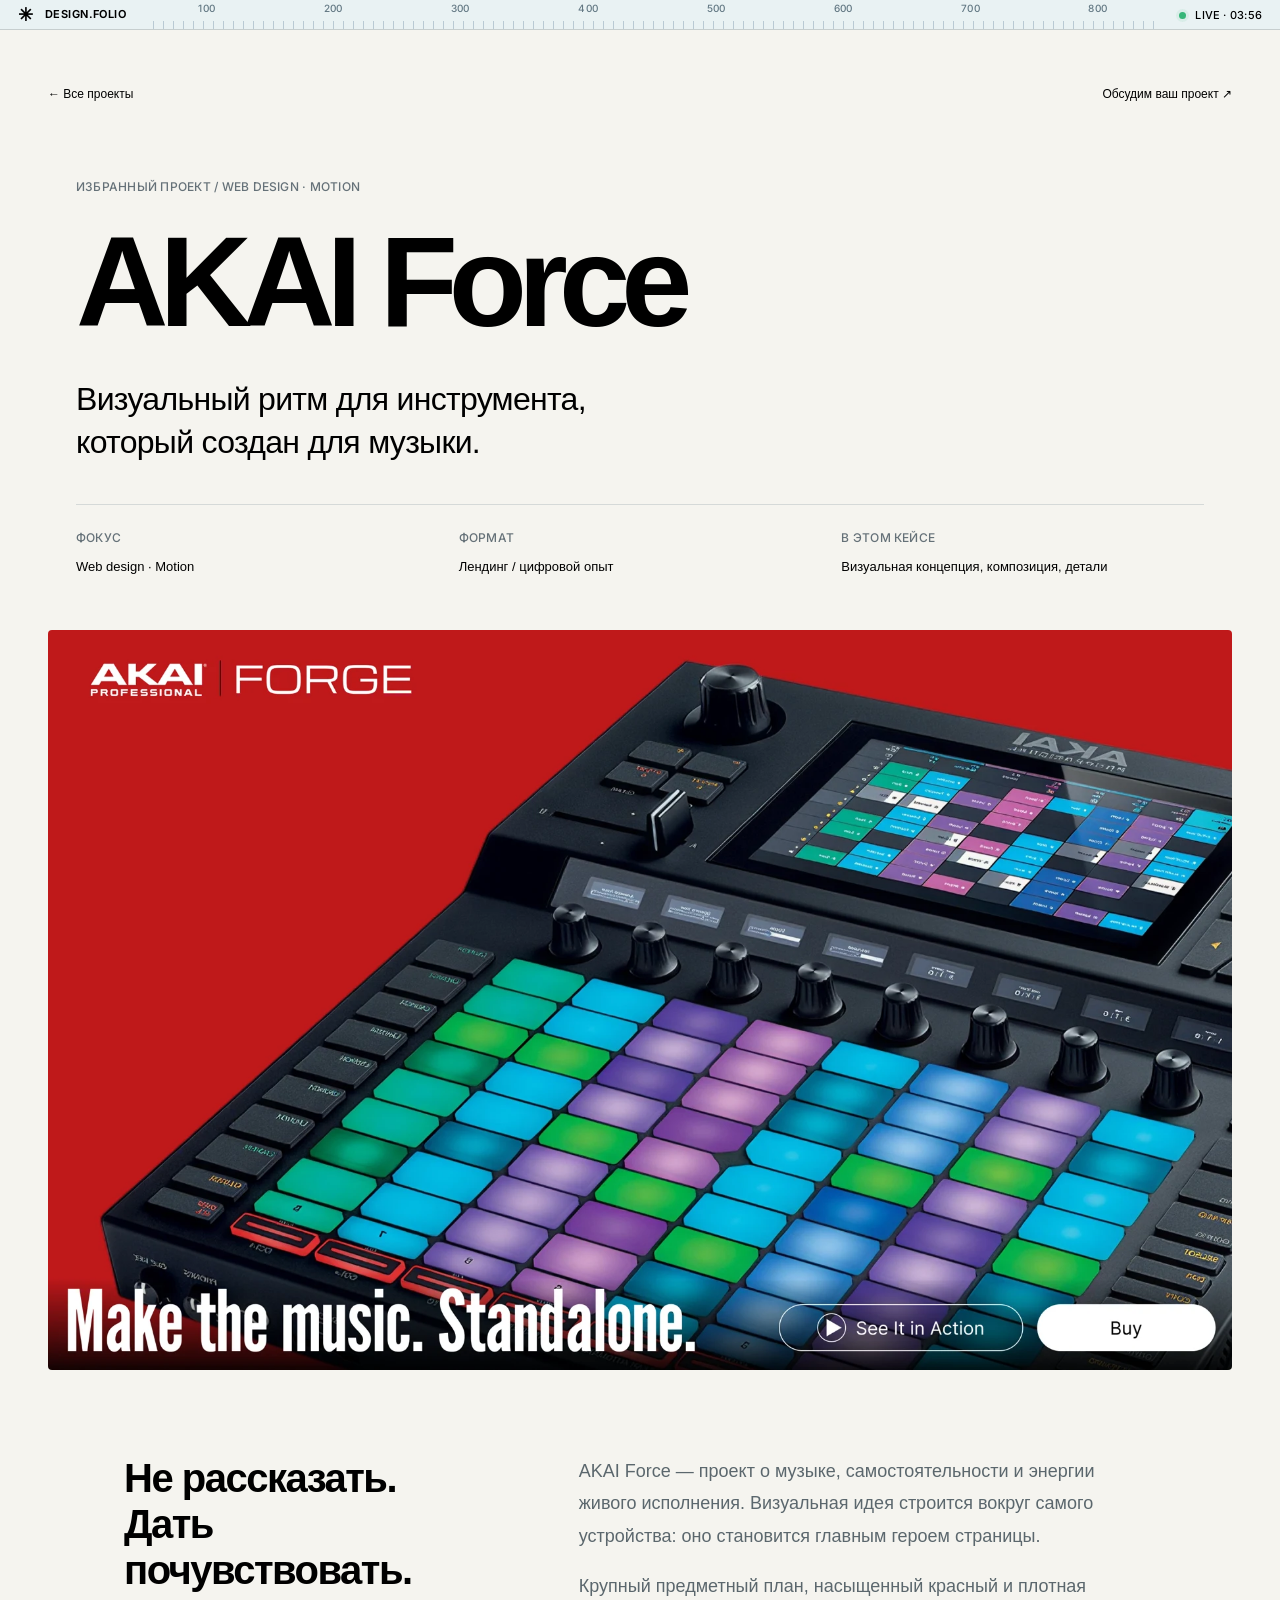
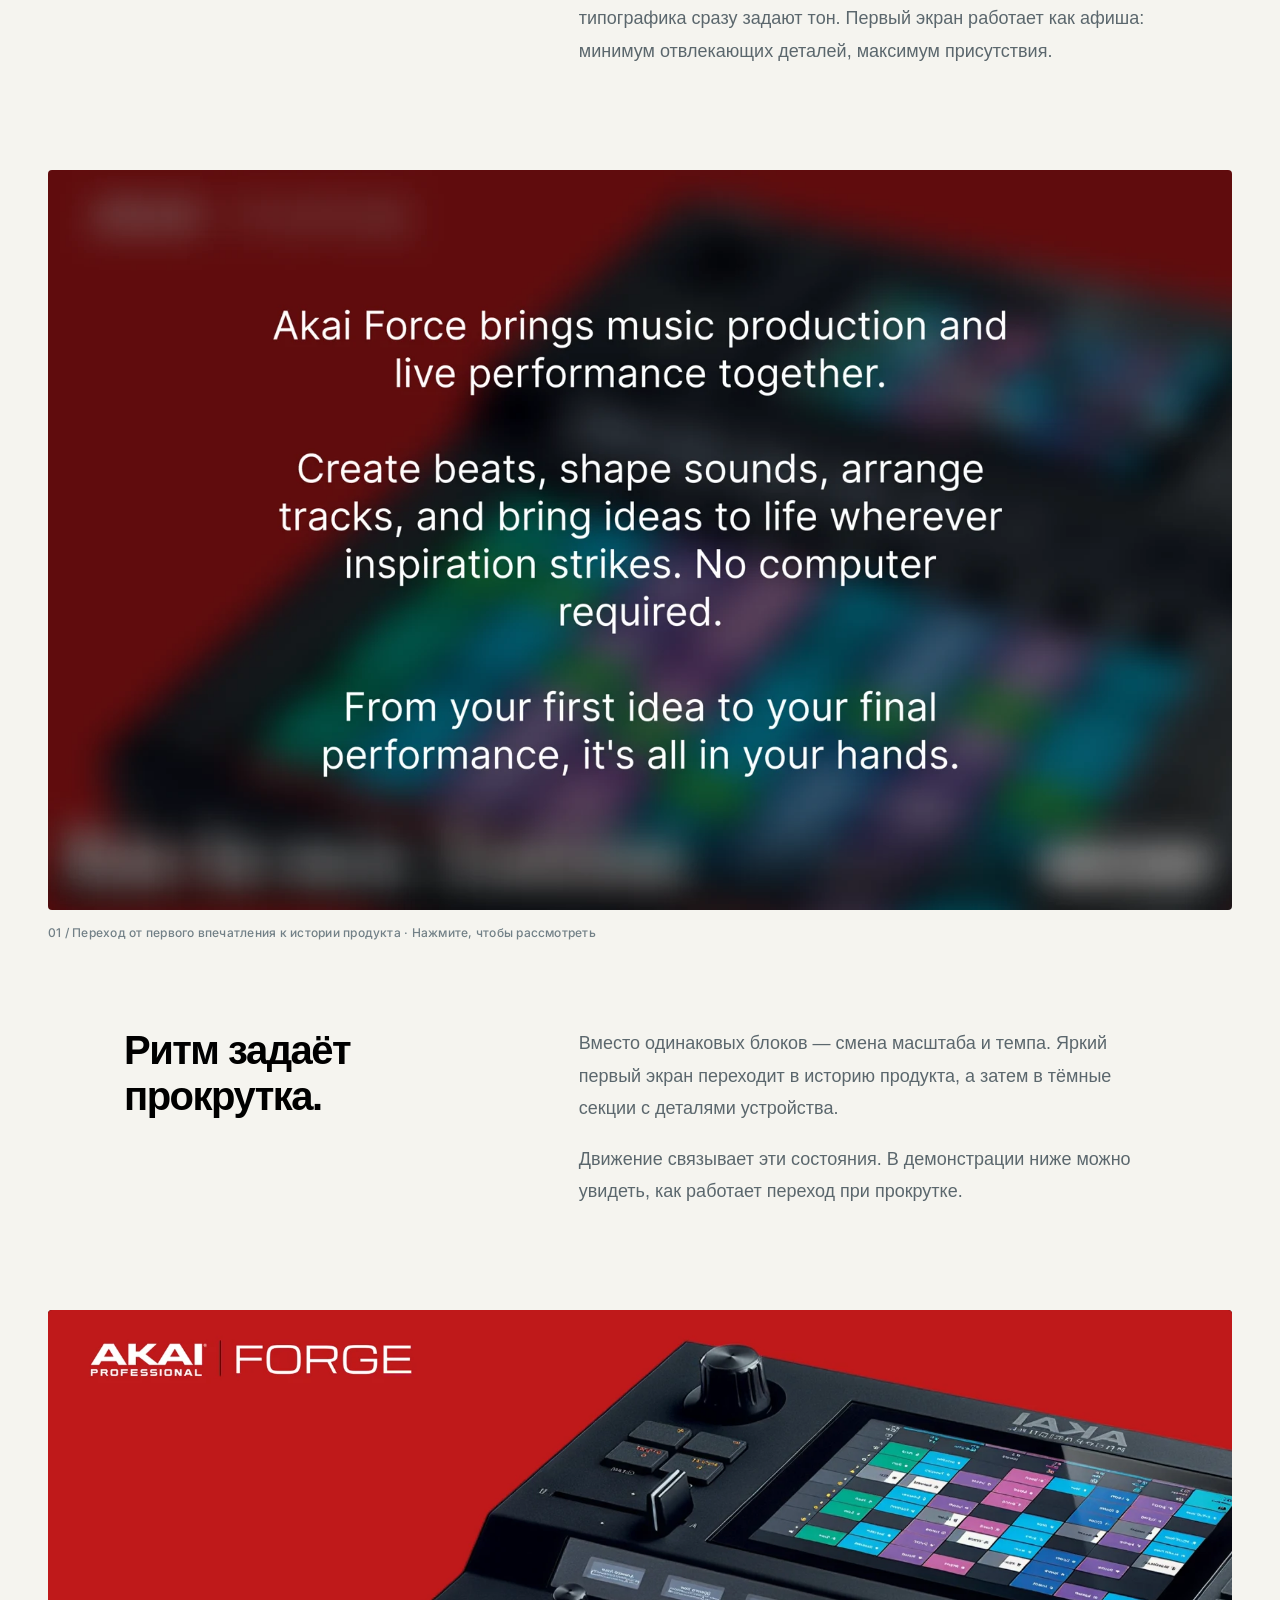
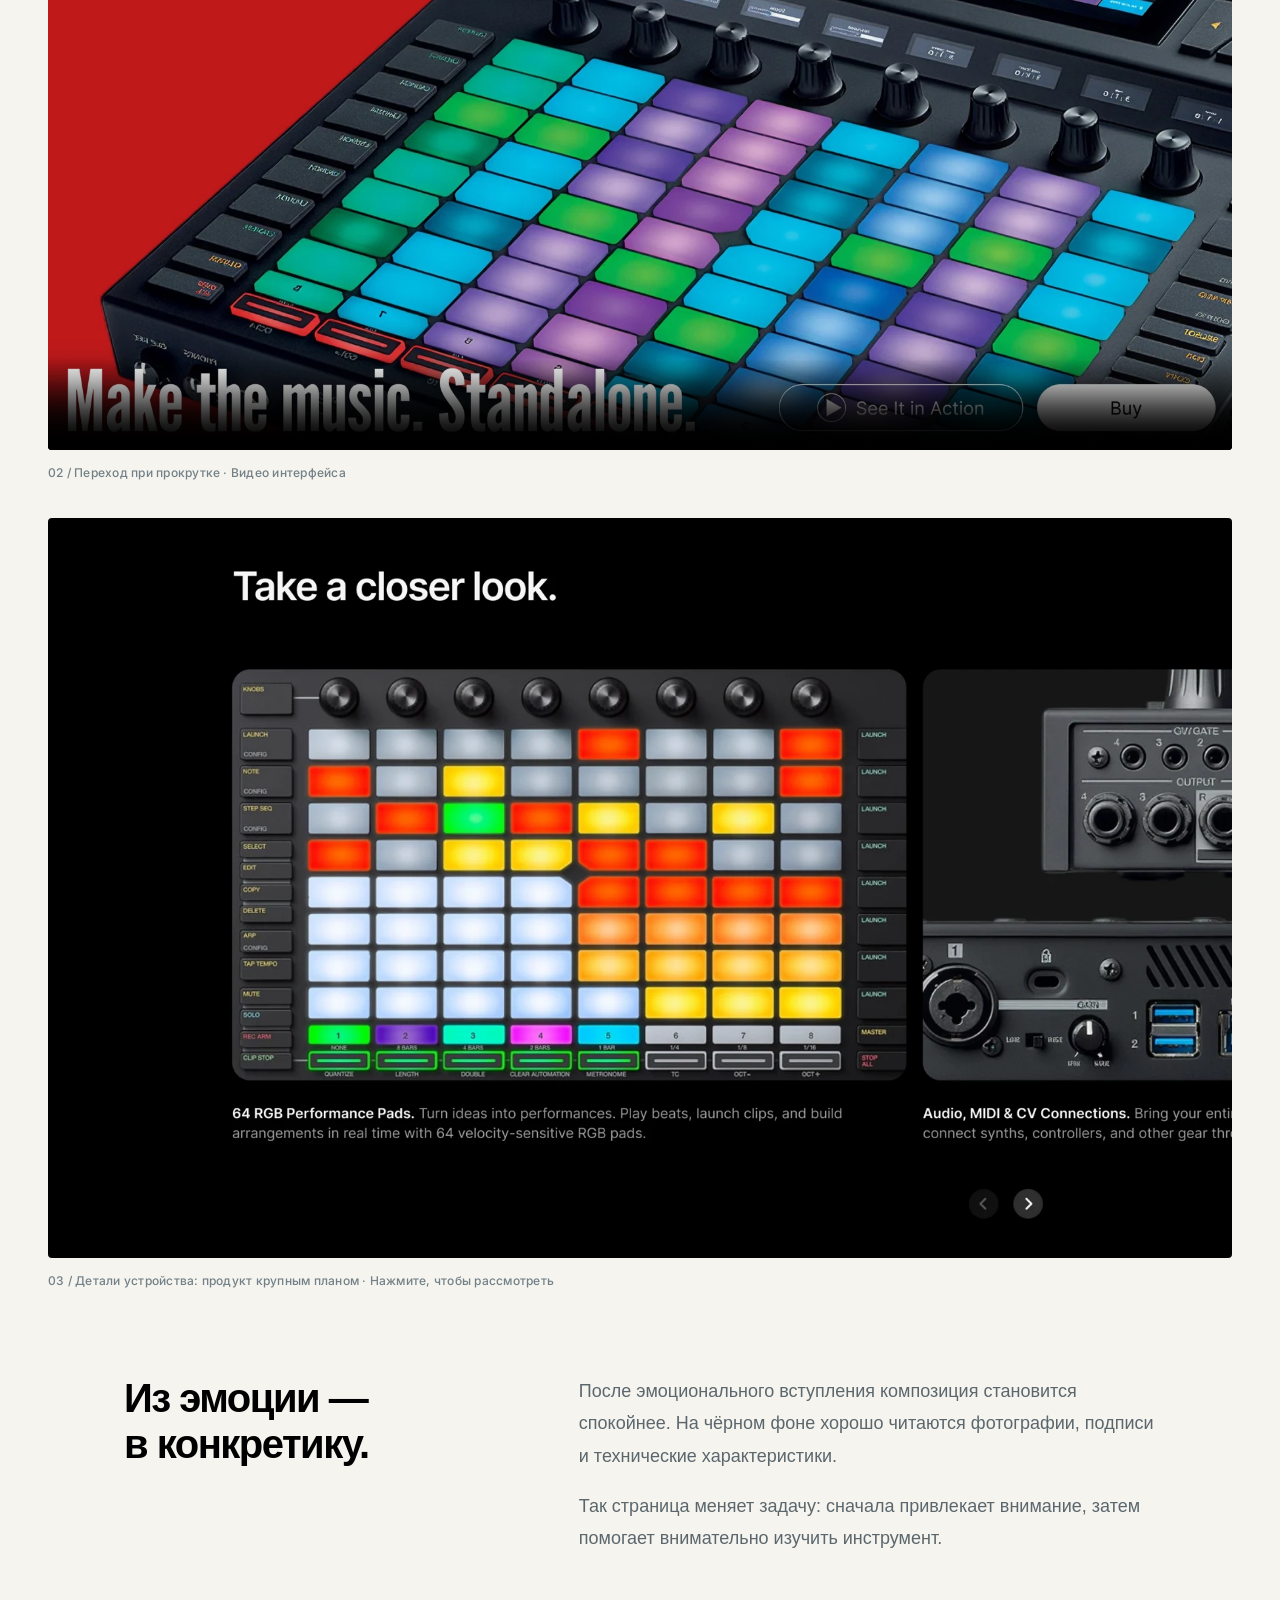
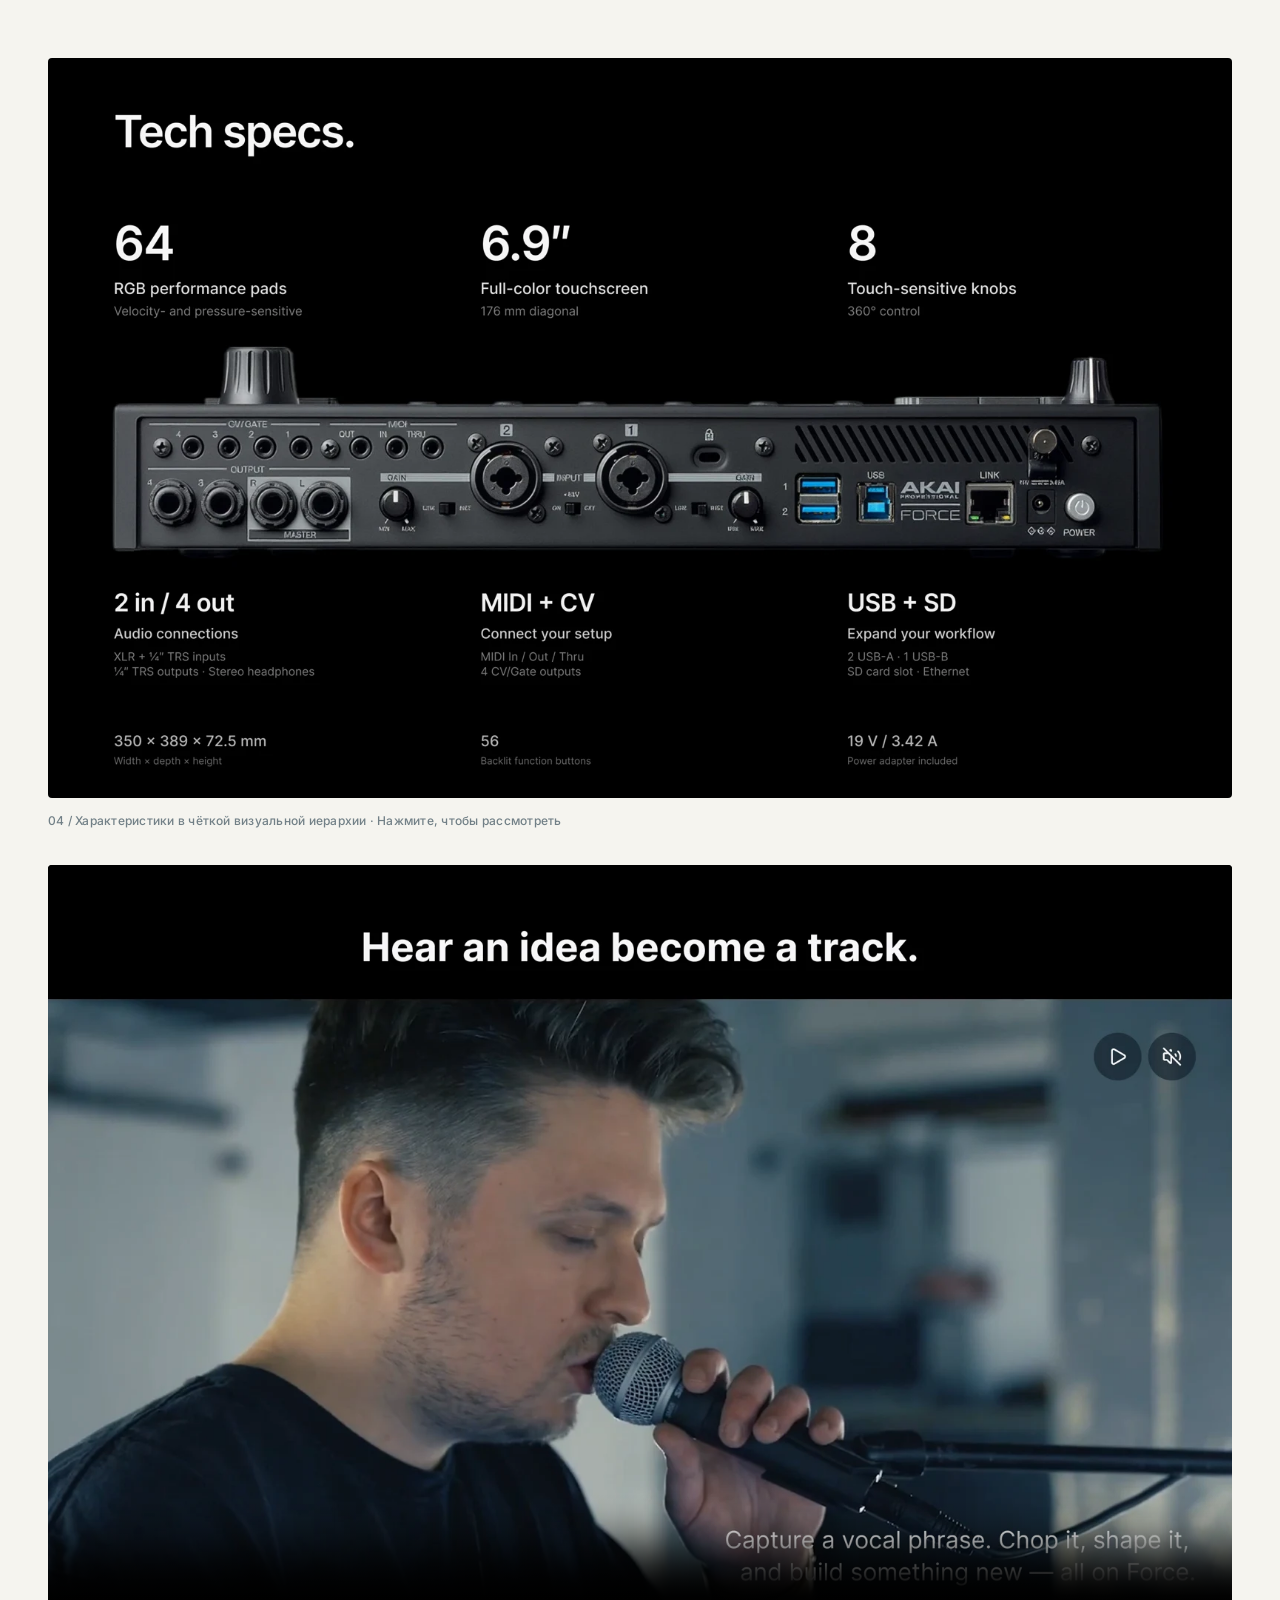
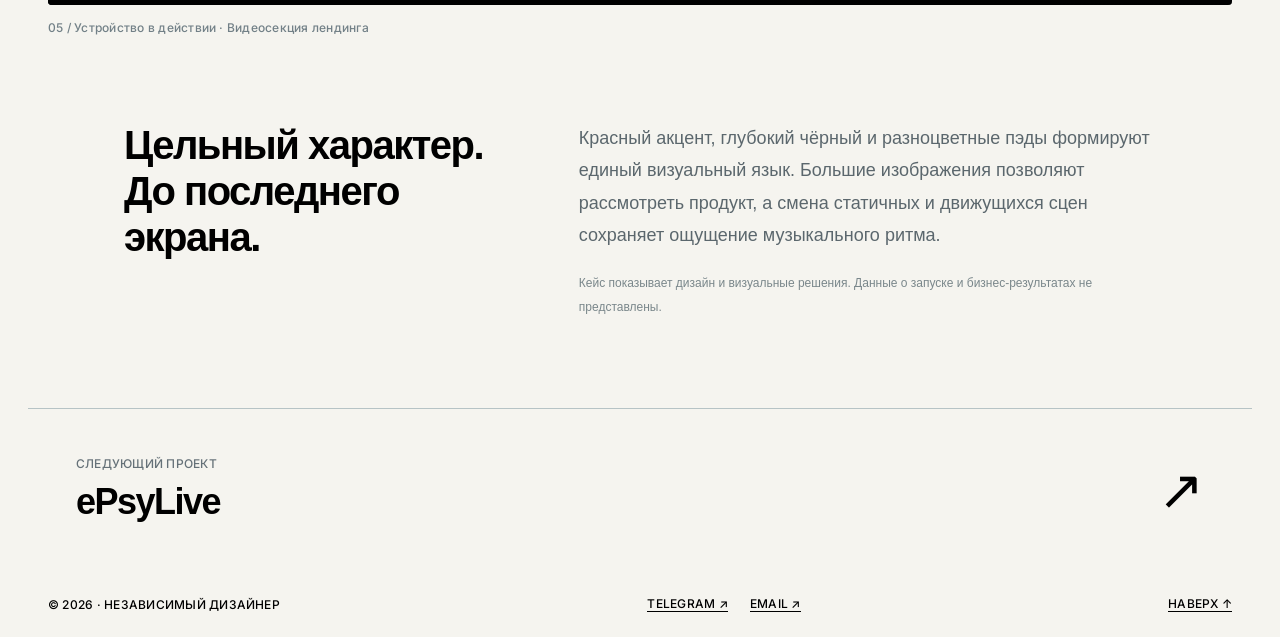
==== akai.html @ 4795f052 "Publish personal HTML CSS JS portfolio" ====
<!doctype html><html lang="ru"><head><meta charset="UTF-8"><meta name="viewport" content="width=device-width,initial-scale=1"><meta name="theme-color" content="#6bb6e5"><meta name="description" content="Независимый веб-дизайнер. Выразительные сайты и продуманные интерфейсы. Избранные проекты: AKAI Force и ePsyLive."><link rel="icon" href="favicon.svg" type="image/svg+xml"><link rel="stylesheet" href="styles.css?v=pure-black"><script src="app.js?v=pure-black" defer></script><title>AKAI Force — Кейс / Design.folio</title></head><body id="top" class="case-page"><a class="skip" href="#main">К содержимому</a><div class="ruler"><a class="ruler-brand" href="index.html"><b>✳</b> DESIGN.FOLIO</a><div class="ticks" aria-hidden="true"><span>100</span><span>200</span><span>300</span><span>400</span><span>500</span><span>600</span><span>700</span><span>800</span></div><div class="live"><span class="dot"></span>LIVE · <time data-clock></time></div></div><header class="case-header"><a href="index.html#work">← Все проекты</a><a href="https://t.me/p1nkx1" target="_blank" rel="noopener noreferrer">Обсудим ваш проект ↗</a></header><main id="main"><section class="case-intro"><div class="eyebrow">Избранный проект / Web design · Motion</div><h1>AKAI Force</h1><p class="lead">Визуальный ритм для инструмента,<br>который создан для музыки.</p><div class="case-facts"><div><span class="eyebrow">Фокус</span><p>Web design · Motion</p></div><div><span class="eyebrow">Формат</span><p>Лендинг / цифровой опыт</p></div><div><span class="eyebrow">В этом кейсе</span><p>Визуальная концепция, композиция, детали</p></div></div></section><div class="case-cover"><img src="assets/akai-cover.webp" alt="Первый экран проекта AKAI Force" fetchpriority="high"></div><section class="case-copy reveal"><h2>Не рассказать.<br>Дать почувствовать.</h2><div><p>AKAI Force — проект о музыке, самостоятельности и энергии живого исполнения. Визуальная идея строится вокруг самого устройства: оно становится главным героем страницы.</p><p>Крупный предметный план, насыщенный красный и плотная типографика сразу задают тон. Первый экран работает как афиша: минимум отвлекающих деталей, максимум присутствия.</p></div></section><figure class="case-media reveal"><button class="image-button" data-zoom aria-label="Увеличить: Экран с идеей продукта на размытом красном фоне"><img src="assets/akai-story.webp" alt="Экран с идеей продукта на размытом красном фоне" loading="lazy"></button><figcaption>01 / Переход от первого впечатления к истории продукта · Нажмите, чтобы рассмотреть</figcaption></figure><section class="case-copy reveal"><h2>Ритм задаёт<br>прокрутка.</h2><div><p>Вместо одинаковых блоков — смена масштаба и темпа. Яркий первый экран переходит в историю продукта, а затем в тёмные секции с деталями устройства.</p><p>Движение связывает эти состояния. В демонстрации ниже можно увидеть, как работает переход при прокрутке.</p></div></section><figure class="case-media reveal"><video controls muted loop playsinline preload="metadata" poster="assets/akai-cover.webp" data-autoplay aria-label="Демонстрация перехода при прокрутке сайта AKAI Force"><source src="assets/akai-scroll.mp4" type="video/mp4">Ваш браузер не поддерживает видео. <a href="assets/akai-scroll.mp4">Скачать демонстрацию</a></video><figcaption>02 / Переход при прокрутке · Видео интерфейса</figcaption></figure><figure class="case-media reveal"><button class="image-button" data-zoom aria-label="Увеличить: Крупные планы пэдов и элементов управления AKAI Force"><img src="assets/akai-detail.webp" alt="Крупные планы пэдов и элементов управления AKAI Force" loading="lazy"></button><figcaption>03 / Детали устройства: продукт крупным планом · Нажмите, чтобы рассмотреть</figcaption></figure><section class="case-copy reveal"><h2>Из эмоции —<br>в конкретику.</h2><div><p>После эмоционального вступления композиция становится спокойнее. На чёрном фоне хорошо читаются фотографии, подписи и технические характеристики.</p><p>Так страница меняет задачу: сначала привлекает внимание, затем помогает внимательно изучить инструмент.</p></div></section><figure class="case-media reveal"><button class="image-button" data-zoom aria-label="Увеличить: Секция технических характеристик и разъёмов AKAI Force"><img src="assets/akai-specs.webp" alt="Секция технических характеристик и разъёмов AKAI Force" loading="lazy"></button><figcaption>04 / Характеристики в чёткой визуальной иерархии · Нажмите, чтобы рассмотреть</figcaption></figure><figure class="case-media reveal"><video controls playsinline preload="none" poster="assets/akai-live.webp" aria-label="Видеосекция AKAI Force"><source src="assets/akai-video.mp4" type="video/mp4">Ваш браузер не поддерживает видео. <a href="assets/akai-video.mp4">Скачать видео</a></video><figcaption>05 / Устройство в действии · Видеосекция лендинга</figcaption></figure><section class="case-copy reveal"><h2>Цельный характер.<br>До последнего экрана.</h2><div><p>Красный акцент, глубокий чёрный и разноцветные пэды формируют единый визуальный язык. Большие изображения позволяют рассмотреть продукт, а смена статичных и движущихся сцен сохраняет ощущение музыкального ритма.</p><small>Кейс показывает дизайн и визуальные решения. Данные о запуске и бизнес-результатах не представлены.</small></div></section><a class="case-next" href="epsylive.html"><div><span class="eyebrow">Следующий проект</span><br><strong>ePsyLive</strong></div><span class="arrow">↗</span></a></main><footer class="footer"><span>© 2026 · Независимый дизайнер</span><div class="footer-contacts"><a href="https://t.me/p1nkx1" target="_blank" rel="noopener noreferrer">Telegram ↗</a><a href="mailto:yuliashaifele@gmail.com">Email ↗</a></div><a href="#top">Наверх ↑</a></footer><dialog id="lightbox" class="lightbox" aria-label="Изображение проекта в полном размере"><button class="close" aria-label="Закрыть изображение">×</button><img alt=""></dialog></body></html>
---- styles.css ----
@charset "UTF-8";
:root{--ink:#000000;--paper:#f5f4ef;--orange:#f2582b;--blue:#3396d8;--line:#d5d9d8;--mono:'Inter',Arial,sans-serif}*{box-sizing:border-box}html{scroll-behavior:smooth;scroll-padding-top:110px}body{margin:0;background:var(--paper);color:var(--ink);font:16px/1.5 Arial,Helvetica,sans-serif}a{color:inherit;text-decoration:none}button,input,textarea{font:inherit}button,a,input,textarea,summary{-webkit-tap-highlight-color:transparent}button,a,summary{touch-action:manipulation}button{cursor:pointer}button:focus-visible,a:focus-visible,summary:focus-visible,input:focus-visible,textarea:focus-visible{outline:3px solid var(--orange);outline-offset:5px}::selection{background:#ffc7b5}img,video{max-width:100%;display:block}button{color:inherit}.mono,.eyebrow,.tag{font:11px/1.5 var(--mono);letter-spacing:1px;text-transform:uppercase}.skip{position:fixed;top:-100px;left:20px;background:white;padding:15px;z-index:100}.skip:focus{top:50px}.ruler{height:30px;position:fixed;top:0;left:0;right:0;z-index:50;background:#e8f1f4ed;backdrop-filter:blur(12px);display:flex;align-items:center;border-bottom:1px solid #00000026;font:bold 10px var(--mono);letter-spacing:1px}.ruler-brand{padding:0 18px;white-space:nowrap}.ruler-brand b{font-size:18px;vertical-align:middle;margin-right:8px}.ticks{flex:1;height:100%;background:repeating-linear-gradient(90deg,transparent 0 9px,#7c97aa70 9px 10px);background-size:100% 8px;background-repeat:no-repeat;background-position:bottom;display:flex;justify-content:space-around;align-items:flex-start;padding-top:2px;color:#637883}.live{padding:0 18px;white-space:nowrap}.dot{display:inline-block;width:7px;height:7px;border-radius:50%;background:#36b678;box-shadow:0 0 0 3px #36b67816;margin-right:9px}.header{position:absolute;top:52px;left:32px;right:32px;z-index:20;display:flex;align-items:center;justify-content:space-between;gap:20px}.status,.identity{border-radius:40px;background:#fff;padding:12px 19px;font-size:12px}.identity{font:12px var(--mono)}.nav{display:flex;padding:6px;background:#fff;border-radius:40px;box-shadow:0 5px 20px #00000009;gap:3px}.nav a{font-size:12px;padding:11px 17px;border-radius:30px;transition:background .2s}.nav a:hover{background:#edf3f6}.nav .nav-contact{background:var(--ink);color:white}.menu-toggle{display:none}.hero{height:min(900px,100svh);min-height:730px;position:relative;overflow:hidden;background:linear-gradient(175deg,#4b9edc 5%,#6cb5e6 55%,#b5dced 100%);display:flex;align-items:center;justify-content:center;padding:140px 24px 100px;text-align:center}.cloud{position:absolute;pointer-events:none;filter:blur(13px);opacity:.65;border-radius:50%;background:radial-gradient(ellipse at 30% 70%,#fff 0 25%,transparent 55%),radial-gradient(ellipse at 50% 50%,#fff 0 30%,transparent 58%),radial-gradient(ellipse at 75% 70%,#fff 0 20%,transparent 50%);width:500px;height:190px;animation:drift 22s ease-in-out infinite alternate}.c1{left:12%;top:105px;transform:rotate(-10deg)}.c2{right:-170px;top:230px;width:440px;animation-delay:-10s;opacity:.4}.c3{left:-130px;top:420px;width:420px;height:120px;animation-delay:-5s}.c4{right:2%;bottom:12px;opacity:.4;width:650px;height:200px}.hero-content{z-index:1;max-width:1040px;position:relative}.selection-label{display:inline-block;border:1px solid #e6f6ffb0;background:#e8f5ff45;backdrop-filter:blur(5px);position:relative;padding:10px 22px;font-size:13px;margin-bottom:28px}.selection-label:before,.selection-label:after,.selected:before,.selected:after{content:'';position:absolute;width:6px;height:6px;background:#fff;border:1px solid #438dc7;top:-4px}.selection-label:before,.selected:before{left:-4px}.selection-label:after,.selected:after{right:-4px}.selection-label span{color:#d94b20}.hero h1{font-family:Impact,'Arial Narrow',Arial,sans-serif;font-size:clamp(70px,9.6vw,145px);font-weight:900;line-height:.96;letter-spacing:-.055em;margin:0;color:var(--orange);text-transform:uppercase;text-shadow:1px 1px 0 #ae4a3540;transform:scaleX(.89)}.hero h1 span{display:block;white-space:nowrap}.hero-note{font-size:20px;color:#274e65;max-width:530px;margin:26px auto 20px;line-height:1.5}.selected{position:relative;border:1px dashed #388ec4;padding:10px 18px}.selected small{position:absolute;left:0;top:-20px;color:#fff;background:#3898d6;font:10px var(--mono);padding:2px 6px}.hero-kicker{color:#b24326;font:11px var(--mono);letter-spacing:1.6px;margin:26px 0}.cursor-sticker{position:absolute;right:6%;top:45%;transform:rotate(-8deg);color:#fff;font:12px var(--mono);background:var(--blue);padding:5px 10px;box-shadow:0 4px 10px #1e659c20}.cursor-sticker:before{content:'➤';position:absolute;top:-23px;left:-14px;color:var(--blue);font-size:30px;transform:rotate(-125deg);text-shadow:1px 1px white}.actions{display:flex;gap:10px;justify-content:center;align-items:center}.button{display:inline-flex;align-items:center;justify-content:center;gap:25px;border-radius:7px;padding:13px 22px;font-size:13px;font-weight:600;border:1px solid var(--ink);background:transparent;transition:transform .2s,box-shadow .2s}.button:hover{transform:translateY(-3px)}.button.primary{background:var(--orange);color:#fff;border-color:var(--orange);box-shadow:0 6px 18px #ed592b30}.button.dark{background:var(--ink);color:#fff}.hero-corner{position:absolute;bottom:28px;left:32px;text-align:left;color:#264b60;font:11px/1.8 var(--mono);letter-spacing:1px}.hero-corner.right{left:auto;right:32px;text-align:right}.scroll-hint{position:absolute;bottom:25px;left:50%;font-size:23px;transform:translateX(-50%)}.section{max-width:1320px;margin:auto;padding:110px 48px}.section-top{display:flex;align-items:center;justify-content:space-between;border-bottom:1px solid var(--line);padding-bottom:16px;margin-bottom:40px}.eyebrow{color:#657178}.section h2,.contact h2{font-size:clamp(42px,5.5vw,76px);letter-spacing:-.055em;line-height:1.05;font-weight:800;margin:0 0 35px}.section h2 em{font-family:Georgia,serif;font-weight:400}.work-grid{display:grid;grid-template-columns:1fr 1fr;gap:30px}.project:nth-child(2){margin-top:100px}.project-image{position:relative;display:block;overflow:hidden;aspect-ratio:1.43;background:#c01d22;border-radius:3px}.project-image img{height:100%;width:100%;object-fit:cover;transition:transform .6s}.project-image:hover img{transform:scale(1.045)}.project-image .open-circle{position:absolute;bottom:20px;right:20px;border-radius:50%;width:54px;height:54px;display:grid;place-items:center;background:#fff;font-size:26px;transition:transform .3s}.project-image:hover .open-circle{transform:rotate(45deg);background:#f2582b;color:#fff}.project-meta{display:flex;justify-content:space-between;gap:10px;align-items:baseline;margin:18px 0 8px}.project h3{font-size:28px;letter-spacing:-1px;margin:0}.tag{font-size:9px;border:1px solid #bcc5c7;padding:5px 8px;border-radius:4px;white-space:nowrap}.project p{color:#5d676c;font-size:14px;max-width:420px;margin:7px 0}.project-link{display:inline-block;font-size:12px;margin-top:16px;border-bottom:1px solid;padding-bottom:3px}.about{background:#e9edeb;border-top:1px solid #dce0de;border-bottom:1px solid #dce0de}.about-grid{display:grid;grid-template-columns:1.3fr 1fr;gap:80px;align-items:center}.about p{font-size:18px;line-height:1.8;max-width:570px;color:#4e5d64}.about .eyebrow{margin-bottom:25px}.design-window{transform:rotate(3deg);background:#fbfbf7;border:1px solid #c3cecb;border-radius:8px;box-shadow:0 25px 60px #00000017;overflow:hidden}.window-bar{display:flex;justify-content:space-between;align-items:center;padding:13px 17px;border-bottom:1px solid #d6dddd;font:10px var(--mono);color:#778581}.window-art{min-height:290px;display:flex;align-items:center;justify-content:center;background-image:radial-gradient(#b9c9c9 1px,transparent 1px);background-size:17px 17px;position:relative;padding:50px 30px}.window-art strong{font-size:65px;line-height:1;letter-spacing:-5px;color:var(--orange);border:1px solid #8facae;padding:18px;transform:rotate(-7deg)}.window-art .cursor-sticker{top:auto;right:13%;bottom:35px}.window-bottom{display:flex;justify-content:space-between;font:11px var(--mono);padding:20px}.skill-list{display:flex;flex-wrap:wrap;gap:8px;margin-top:30px}.skill-list span{border:1px solid #b8c6c4;border-radius:20px;padding:7px 14px;font-size:12px}.services{display:grid;grid-template-columns:1fr 1fr 1fr;gap:1px;background:#cbd3d3;border:1px solid #cbd3d3}.service{background:var(--paper);padding:35px 30px;min-height:260px}.service .symbol{font-size:46px;color:var(--orange);margin:22px 0}.service h3{font-size:24px;margin:12px 0;letter-spacing:-.6px}.service p{font-size:14px;color:#5d696f}.process{display:grid;grid-template-columns:repeat(4,1fr);gap:30px}.process article{border-top:1px solid #adbabc;padding-top:20px}.process h3{font-size:20px;letter-spacing:-.6px}.process p{font-size:14px;color:#5a6971}.process .num{font:12px var(--mono);color:#df542d}.contact{position:relative;overflow:hidden;background:#c9e6f4;padding:85px 48px;text-align:center}.contact .eyebrow{margin-bottom:25px}.contact p{max-width:470px;margin:0 auto 25px;color:#456274}.contact h2{font-size:clamp(50px,7vw,100px)}.contact .button{background:var(--orange);color:white;border-color:var(--orange)}.footer{padding:25px 48px;display:flex;justify-content:space-between;align-items:center;gap:20px;font:10px var(--mono);text-transform:uppercase;letter-spacing:1px}.footer a{border-bottom:1px solid}.reveal{transition:opacity .65s,transform .65s}.js .reveal:not(.visible){opacity:0;transform:translateY(22px)}dialog{border:1px solid #c2ced2;border-radius:12px;max-width:600px;width:calc(100% - 32px);padding:35px;color:var(--ink);background:var(--paper);max-height:90svh}dialog::backdrop{background:#00000088;backdrop-filter:blur(8px)}dialog h2{font-size:36px;line-height:1.1;letter-spacing:-1.6px;margin:15px 0}dialog p{font-size:14px;color:#607179}.close{border:1px solid #b8c3c5;border-radius:50%;background:transparent;float:right;width:32px;height:32px;font-size:20px}label{display:block;font-size:12px;margin:20px 0 7px}input,textarea{width:100%;background:#fff;border:1px solid #bbc9cd;border-radius:5px;padding:12px;color:var(--ink)}textarea{resize:vertical;min-height:110px}.form-note{font-size:11px!important}.form-status{min-height:20px;font-size:12px;margin-top:12px}.case-page{background:#f5f4ef}.case-header{padding:85px 48px 30px;max-width:1320px;margin:auto;display:flex;justify-content:space-between;font-size:12px}.case-intro{max-width:1224px;margin:45px auto 45px;padding:0 48px}.case-intro h1{font-size:clamp(64px,10vw,135px);line-height:1;letter-spacing:-.07em;margin:22px 0}.case-intro .lead{font-size:clamp(20px,2.6vw,32px);line-height:1.35;max-width:800px;letter-spacing:-.7px}.case-facts{display:grid;grid-template-columns:repeat(3,1fr);border-top:1px solid var(--line);margin-top:40px;padding-top:20px;gap:20px}.case-facts p{font-size:13px;margin:8px 0}.case-cover{max-width:1320px;margin:auto;padding:0 48px}.case-cover img{width:100%;border-radius:4px}.case-copy{max-width:1128px;margin:85px auto;display:grid;grid-template-columns:1fr 1.5fr;gap:70px;padding:0 48px}.case-copy h2{font-size:40px;line-height:1.15;letter-spacing:-1.5px;margin:0}.case-copy p{font-size:18px;line-height:1.8;color:#5b676d;margin-top:0}.case-copy small{font-size:12px;color:#7a878b}.case-media{max-width:1320px;margin:35px auto;padding:0 48px}.case-media img,.case-media video{width:100%;border-radius:4px;background:#000000}.case-media figcaption{font:11px/1.6 var(--mono);color:#728087;margin-top:13px}.image-button{display:block;border:0;background:none;padding:0;width:100%;cursor:zoom-in}.case-duo{display:grid;grid-template-columns:1fr 1fr;gap:24px}.case-next{display:flex;justify-content:space-between;align-items:center;border-top:1px solid #b6c3c5;max-width:1224px;margin:90px auto 0;padding:40px 48px}.case-next strong{font-size:36px;letter-spacing:-1.5px}.case-next .arrow{font-size:55px}.lightbox{max-width:95vw;width:1100px;padding:50px 15px 15px;background:#000000}.lightbox img{width:100%}.lightbox .close{position:fixed;color:white;right:5vw;top:7vh;background:#000000}.case-video-grid{display:grid;grid-template-columns:1.3fr 1fr;align-items:center;gap:30px}.case-video-grid p{font-size:17px;line-height:1.7}.screenshot-long{max-width:1000px;margin:auto}.faq{margin-top:60px}details{border-top:1px solid #cad3d5;padding:22px 0}summary{cursor:pointer;font-size:18px;list-style:none;display:flex;justify-content:space-between}summary:after{content:'+';font-size:24px;color:var(--orange)}details[open] summary:after{content:'−'}details p{max-width:700px;font-size:15px;color:#58676d}
@keyframes drift{to{translate:65px 10px}}@media(min-width:1600px){.hero{max-height:960px}}@media(max-width:1000px){.identity{display:none}.header{left:24px;right:24px}.hero h1{font-size:11vw}.about-grid{gap:35px}.window-art strong{font-size:50px}.section{padding:80px 30px}.process{grid-template-columns:1fr 1fr}.service{padding:24px}.case-copy{gap:35px}.hero{min-height:730px}.hero-note{font-size:18px}}@media(max-width:650px){.ruler-brand{padding:0 10px}.ticks span:nth-child(even){display:none}.live{padding:0 10px;font-size:9px}.live time{display:none}.header{top:45px;left:18px;right:18px}.status{font-size:10px;padding:10px 13px}.menu-toggle{display:block;border:0;border-radius:25px;background:white;padding:11px 17px;font-size:12px}.nav{display:none;position:absolute;right:0;top:52px;border-radius:12px;min-width:180px;box-shadow:0 12px 30px #19405c30}.nav.open{display:flex;flex-direction:column;padding:8px}.nav a{padding:12px 20px}.hero{min-height:680px;height:95svh;max-height:820px;padding:135px 16px 110px}.hero h1{font-size:12.5vw;transform:scaleX(.99);letter-spacing:-.065em;line-height:1.04}.selection-label{font-size:11px;padding:9px 14px;margin-bottom:35px}.hero-kicker{font-size:9px;margin-top:30px}.hero-note{font-size:15px;max-width:330px;margin-top:32px}.hero .cursor-sticker{right:5%;top:37%;font-size:9px}.hero .button{font-size:11px;padding:12px 15px;gap:15px}.hero-corner{left:18px;bottom:22px;font-size:8px;letter-spacing:.3px}.hero-corner.right{right:18px}.cloud{width:330px;height:150px}.c1{left:10%;top:110px}.section{padding:65px 20px}.section-top{margin-bottom:30px}.section h2{font-size:43px}.work-grid{grid-template-columns:1fr;gap:45px}.project:nth-child(2){margin-top:0}.project-meta{flex-wrap:wrap}.project h3{font-size:26px}.about-grid{grid-template-columns:1fr;gap:45px}.about p{font-size:16px}.design-window{margin:0 10px}.services{grid-template-columns:1fr}.service{min-height:0;padding:25px}.service .symbol{float:right;margin:0}.process{gap:24px}.process p{font-size:13px}.process h3{font-size:18px}.contact{padding:65px 20px}.contact h2{font-size:53px}.contact p{font-size:14px}.footer{padding:25px 20px;font-size:8px;flex-wrap:wrap}.case-header{padding:65px 20px 20px}.case-intro{padding:0 20px;margin-top:35px}.case-intro h1{font-size:65px}.case-facts{grid-template-columns:1fr 1fr}.case-facts>div:last-child{grid-column:1/-1}.case-cover,.case-media{padding:0 16px}.case-copy{grid-template-columns:1fr;gap:22px;padding:0 20px;margin:55px 0}.case-copy h2{font-size:34px}.case-copy p{font-size:16px}.case-duo,.case-video-grid{grid-template-columns:1fr}.case-next{margin-top:55px;padding:30px 20px}.case-next strong{font-size:28px}.lightbox .close{top:6vh}dialog{padding:25px}.window-art{min-height:260px}}
@media(prefers-reduced-motion:reduce){html{scroll-behavior:auto}*,*:before,*:after{animation:none!important;transition:none!important}.js .reveal:not(.visible){opacity:1;transform:none}}
.hero h1{font-weight:400;letter-spacing:-.015em;line-height:1.01;transform:scaleX(.98)}
@media(max-width:650px){.hero h1{font-size:12.6vw;letter-spacing:-.025em;transform:none}.section-top{gap:16px}.section-top .mono{font-size:9px;text-align:right}.section-top .eyebrow{font-size:10px}.contact h2 em{font-family:Georgia,serif;font-weight:400}}

.contact-actions{display:flex;align-items:center;justify-content:center;flex-wrap:wrap;gap:20px 28px}.contact-email{font-size:15px;border-bottom:1px solid #486a7c;padding:8px 0;overflow-wrap:anywhere}.brief-secondary{border:0;border-bottom:1px solid #7794a5;background:none;padding:0 0 3px;margin-top:28px;font-size:12px;color:#456274}.footer-contacts{display:flex;gap:22px}@media(max-width:650px){.contact-actions{flex-direction:column;gap:16px}.contact-email{font-size:14px}.footer-contacts{gap:16px}}
/* Hero: a moving sky and an interactive typographic canvas. */
.header{display:grid;grid-template-columns:auto 1fr auto;gap:20px}.header .nav{justify-self:center}.header .status{white-space:nowrap}.header .identity{display:flex;align-items:center;gap:9px;white-space:nowrap;font-size:11px}.identity>span{font-size:17px;color:var(--orange)}
.hero{background:linear-gradient(180deg,#4c9edb 0%,#6db5e4 60%,#b4daee 100%)}.hero-content{width:min(1040px,100%)}.hero h1{font-size:clamp(60px,9.3vw,134px);line-height:1.04;letter-spacing:0;transform:none}.particle-heading{position:relative;width:100%;isolation:isolate}.title-particles{position:absolute;inset:-45px;width:calc(100% + 90px);height:calc(100% + 90px);pointer-events:none;display:none}.particle-heading.particles-ready .title-particles{display:block}.particle-heading.particles-ready h1{opacity:0}.hero-kicker{position:relative;margin-top:30px}.hero-note{font-size:18px;max-width:540px}.sky-clouds{position:absolute;inset:0;overflow:hidden;pointer-events:none}.sky-clouds .cloud{left:0;right:auto;bottom:auto;transform:none;translate:none;border-radius:0;background:url('assets/cloud.svg') center/contain no-repeat;filter:none;height:auto;aspect-ratio:600/280;will-change:transform;animation:cloud-travel var(--duration,65s) linear infinite;animation-delay:var(--delay,0s)}.sky-clouds .c1{top:7%;width:480px;opacity:.86;--duration:65s;--delay:-24s}.sky-clouds .c2{top:30%;width:280px;opacity:.6;--duration:90s;--delay:-70s}.sky-clouds .c3{top:48%;width:370px;opacity:.8;--duration:59s;--delay:-6s}.sky-clouds .c4{top:68%;width:310px;opacity:.45;--duration:100s;--delay:-68s}.sky-clouds .c5{top:0%;width:320px;opacity:.55;--duration:80s;--delay:-65s}.sky-clouds .c6{top:17%;width:220px;opacity:.4;--duration:110s;--delay:-22s}.sky-clouds .c7{top:75%;width:260px;opacity:.5;--duration:85s;--delay:-35s}@keyframes cloud-travel{from{transform:translateX(-110%)}to{transform:translateX(calc(100vw + 110%))}}.hero-bottom{position:absolute;bottom:23px;left:50%;transform:translateX(-50%);display:flex;align-items:center;gap:18px}.hero-bottom>a{font-size:23px}.hero.hero-offscreen .cloud{animation-play-state:paused}
@media(max-width:1150px) and (min-width:951px){.header{left:22px;right:22px;gap:12px}.header .nav a{padding:10px 12px;font-size:11px}.header .status,.header .identity{padding:10px 13px;font-size:10px}}
@media(max-width:950px){.header{grid-template-columns:1fr auto;row-gap:16px}.header .status{justify-self:start}.header .identity{grid-column:2;grid-row:1;justify-self:end}.header .nav{grid-column:1/-1;grid-row:2}.hero{padding-top:180px}}
@media(max-width:650px){.header{top:45px;left:16px;right:16px;gap:10px}.header .status{font-size:9px;padding:10px 11px}.header .identity{font-size:9px;padding:8px 10px;gap:6px}.identity>span{font-size:14px}.header .menu-toggle{grid-column:2;grid-row:2;justify-self:end;padding:8px 14px}.header .nav{top:82px;grid-column:auto;grid-row:auto}.hero{padding:155px 16px 110px}.hero h1{font-size:12.7vw;line-height:1.08;letter-spacing:0}.hero .selection-label{font-size:10px;margin-bottom:30px}.hero-note{font-size:14px;margin-top:29px;padding:12px 7px}.hero-note br{display:none}.hero-kicker{font-size:8px;letter-spacing:1.2px;margin-top:24px}.sky-clouds .c1{width:350px}.sky-clouds .c3{width:270px}.hero-bottom{bottom:57px;gap:12px}.hero-bottom>a{font-size:20px}.hero-corner{font-size:7px}.title-particles{inset:-25px;width:calc(100% + 50px);height:calc(100% + 50px)}}
@media(prefers-reduced-motion:reduce){.sky-clouds .cloud{animation:none!important;transform:translateX(15vw)}.sky-clouds .c2,.sky-clouds .c5{transform:translateX(68vw)}.sky-clouds .c3{transform:translateX(-10vw)}.sky-clouds .c4{transform:translateX(50vw)}}
@media(max-width:380px){.header{gap:8px;left:12px;right:12px}.header .status{font-size:8px;padding:9px}.header .identity{font-size:8px;padding:8px;gap:5px}.header .identity>span{font-size:12px}.header .dot{margin-right:6px}}
.particle-heading{user-select:none}

/* Larger hero headline; uncluttered supporting copy. */
.hero-content{width:min(1180px,100%);max-width:1180px}.hero h1{font-size:clamp(68px,11.4vw,164px)}.hero-note{margin-top:40px;margin-bottom:22px;font-size:20px}@media(max-width:650px){.hero h1{font-size:13.3vw}.hero-note{margin-top:32px;font-size:15px}.hero-note br{display:initial}}
@media(min-width:951px){.hero{padding-top:160px}.hero .selection-label{margin-bottom:20px}}
/* Continuous sky and centred, looping project carousel. */
.sky-stage{position:relative;isolation:isolate;background:radial-gradient(130% 95% at 82% -18%,#ffffffb3 0%,#ffffff00 40%),radial-gradient(120% 80% at 10% 118%,#c4e6ffbf 0%,#c4e6ff00 52%),linear-gradient(180deg,#3e97e2 0%,#5eaeea 40%,#86c4ef 76%,#acd8f4 100%);background-attachment:fixed}.sky-stage>.sky-clouds{position:sticky;top:0;height:100svh;margin-bottom:-100svh;z-index:-1}.sky-stage>.hero{background:transparent}.work-carousel{position:relative;z-index:2;padding:86px 0 64px;overflow:hidden}.work-slider{position:relative;width:100%;overflow:hidden;padding:26px 0 52px;touch-action:pan-y;user-select:none;cursor:grab;outline-offset:-5px}.work-slider.is-dragging{cursor:grabbing}.work-track{display:flex;align-items:center;gap:20px;will-change:transform}.work-slide{flex:0 0 53vw;min-width:0;transform:scale(.86);opacity:.94;filter:saturate(.85);transition:transform .72s cubic-bezier(.22,.9,.24,1),opacity .5s,filter .5s}.work-slide.is-active{transform:scale(1);opacity:1;filter:none}.work-shell{position:relative;padding:1.38%;border-radius:20px;background:#ffffff6b;backdrop-filter:blur(10px);box-shadow:0 26px 48px -30px #0000004d}.work-slide.is-active .work-shell{background:#ffffff8c;box-shadow:0 32px 58px -32px #0000005c}.work-shell:before{content:'';position:absolute;inset:-2px;border:2px solid #0d99ff;border-radius:22px;opacity:0;transition:opacity .35s;pointer-events:none;z-index:6}.is-active .work-shell:before{opacity:1}.work-handle{position:absolute;width:9px;height:9px;background:#fff;border:2px solid #0d99ff;border-radius:2px;z-index:7;opacity:0;transition:opacity .35s}.is-active .work-handle{opacity:1}.work-handle.tl{top:-6px;left:-6px}.work-handle.tr{top:-6px;right:-6px}.work-handle.bl{bottom:-6px;left:-6px}.work-handle.br{bottom:-6px;right:-6px}.work-label{position:absolute;top:-24px;left:0;font:700 10px var(--mono);color:#fff;background:#0d99ff;padding:3px 8px;border-radius:5px 5px 5px 1px;opacity:0;transition:opacity .35s;white-space:nowrap;z-index:7}.is-active .work-label{opacity:1}.work-card{position:relative;background:#fff;border-radius:14px;padding:1.38% 1.38% 0}.work-frame{position:relative;border-radius:9px;overflow:hidden;aspect-ratio:23/16;background:#000000}.work-frame>img{position:absolute;inset:0;width:100%;height:100%;object-fit:cover;object-position:center}.work-frame:after{content:'';position:absolute;inset:0;background:#00000029;opacity:1;transition:opacity .5s;pointer-events:none;z-index:5}.is-active .work-frame:after{opacity:0}.work-open{position:absolute;top:4.6%;right:3.4%;z-index:8;width:38px;height:38px;border-radius:50%;background:#ffffff29;border:1px solid #ffffff80;backdrop-filter:blur(12px);display:grid;place-items:center;opacity:0;visibility:hidden;transform:translateY(-6px) scale(.9);transition:opacity .4s,transform .4s,background .22s;cursor:pointer}.is-active .work-open{opacity:1;visibility:visible;transform:none}.work-open:hover{background:var(--orange);border-color:var(--orange)}.work-open svg{width:15px;height:15px;stroke:#fff;stroke-width:2.1;fill:none}.work-caption{display:flex;align-items:center;justify-content:space-between;gap:14px;padding:2.1% 1% 2.3%;flex-wrap:wrap}.work-caption h3{font-weight:700;font-size:clamp(17px,1.55vw,23px);letter-spacing:-.022em;line-height:1;display:flex;align-items:center;gap:9px;color:var(--ink);margin:0}.work-caption h3:before{content:'';width:7px;height:7px;border-radius:2px;background:var(--project-accent);flex:0 0 auto}.work-tags{display:flex;gap:6px;flex-wrap:wrap}.work-tags span{font:700 9px var(--mono);letter-spacing:.09em;text-transform:uppercase;color:#4a6173;background:#0000000b;border:1px solid #00000014;padding:4px 9px;border-radius:20px;white-space:nowrap}.is-active .work-tags span:first-child{color:var(--orange);background:#f0531c12;border-color:#f0531c33}.work-dots{display:flex;gap:6px;justify-content:center;margin-top:10px}.work-dots button{position:relative;border:0;width:30px;height:7px;padding:0;border-radius:4px;background:#00000024;transition:width .32s,background .32s}.work-dots button:before{content:'';position:absolute;inset:-9px 0}.work-dots button[aria-current=true]{background:var(--orange);width:36px}.work-arrows{display:flex;gap:13px;justify-content:center;margin-top:20px}.work-arrows button{width:37px;height:37px;border-radius:12px;background:#fff;color:var(--ink);display:grid;place-items:center;border:0;transition:.22s;box-shadow:0 8px 18px -12px #00000080}.work-arrows button:hover{background:var(--ink);color:#fff;transform:translateY(-2px)}.work-arrows svg{width:15px;height:15px;stroke:currentColor;stroke-width:2.1;fill:none}.sr-only{position:absolute;width:1px;height:1px;padding:0;margin:-1px;overflow:hidden;clip-path:inset(50%);white-space:nowrap;border:0}.work-carousel:not(.carousel-ready) .work-track{justify-content:center}.work-carousel:not(.carousel-ready) .work-slide{flex-basis:42vw;transform:none;opacity:1}.work-carousel:not(.carousel-ready) .work-open{opacity:1;visibility:visible}.work-carousel:not(.carousel-ready) .work-dots,.work-carousel:not(.carousel-ready) .work-arrows{display:none}@media(max-width:900px){.work-slide{flex-basis:78vw;transform:scale(.9)}.work-frame{aspect-ratio:4/3.2}}@media(max-width:760px){.work-carousel{padding:26px 0 34px}.work-slider{padding:26px 0 14px}.work-dots{margin-top:4px}.work-arrows{margin-top:12px}.work-shell,.work-slide.is-active .work-shell{box-shadow:none}.work-slide{flex-basis:86vw;transform:scale(.94)}.work-frame{aspect-ratio:3/3.5}.work-caption{padding:14px 6px}.work-caption h3{font-size:18px}.work-carousel:not(.carousel-ready) .work-track{flex-direction:column}.work-carousel:not(.carousel-ready) .work-slide{width:86vw;flex-basis:auto}}
.sky-stage{overflow:clip}

@font-face{font-family:work-display;src:url(assets/work-display.ttf);font-weight:700;font-style:normal;font-display:swap}


.work-caption h3{font-family:work-display,Arial,sans-serif}.work-tags span,.work-label{font-family:'Inter',Arial,sans-serif}


@font-face{font-family:hero-handwriting;src:url(assets/caveat.ttf) format('truetype');font-style:normal;font-weight:400 700;font-display:swap}
.hero .hero-hello{position:absolute;left:6%;top:-12px;margin:0;z-index:3;font:500 clamp(26px,3vw,39px)/1.15 hero-handwriting,'Segoe Print',cursive;color:#fff6e8;transform:rotate(-9deg);transform-origin:left center;text-shadow:0 1px 8px #2b689b20;pointer-events:none;white-space:nowrap}
@media(max-width:650px){.hero .hero-hello{left:6%;top:-46px;font-size:29px;transform:rotate(-8deg)}}
@font-face{font-family:Inter;src:url(assets/inter.ttf) format('truetype');font-style:normal;font-weight:100 900;font-display:swap}
.mono,.eyebrow,.tag,.ruler,.work-label,.work-tags span,.selected small,.identity,.window-bar,.window-bottom,.case-media figcaption,.footer{font-family:Inter,Arial,sans-serif;font-weight:500;letter-spacing:.02em}
.selected small{font-size:12px;line-height:1.4;top:-24px;padding:3px 8px;background:#087abf}
.ruler{font-size:11px}.ruler-brand{font-weight:650;letter-spacing:.04em}.ticks{font-size:10px}
.work-label{font-size:12px;line-height:1.4;top:-27px;background:#087abf}
.work-tags{flex-wrap:wrap}.work-tags span{font-size:11px;line-height:1.35;letter-spacing:.02em;font-weight:550}
.case-media figcaption,.window-bar,.window-bottom,.footer,.mono,.eyebrow,.tag{font-size:12px}
@media(max-width:650px){.header .identity{font-size:10px;letter-spacing:0}.ruler{letter-spacing:0}.ruler-brand{padding:0 10px}.live{padding:0 10px}.hero-note small{font-size:11px}.work-tags span{font-size:11px}.work-caption{gap:10px;flex-wrap:wrap}}
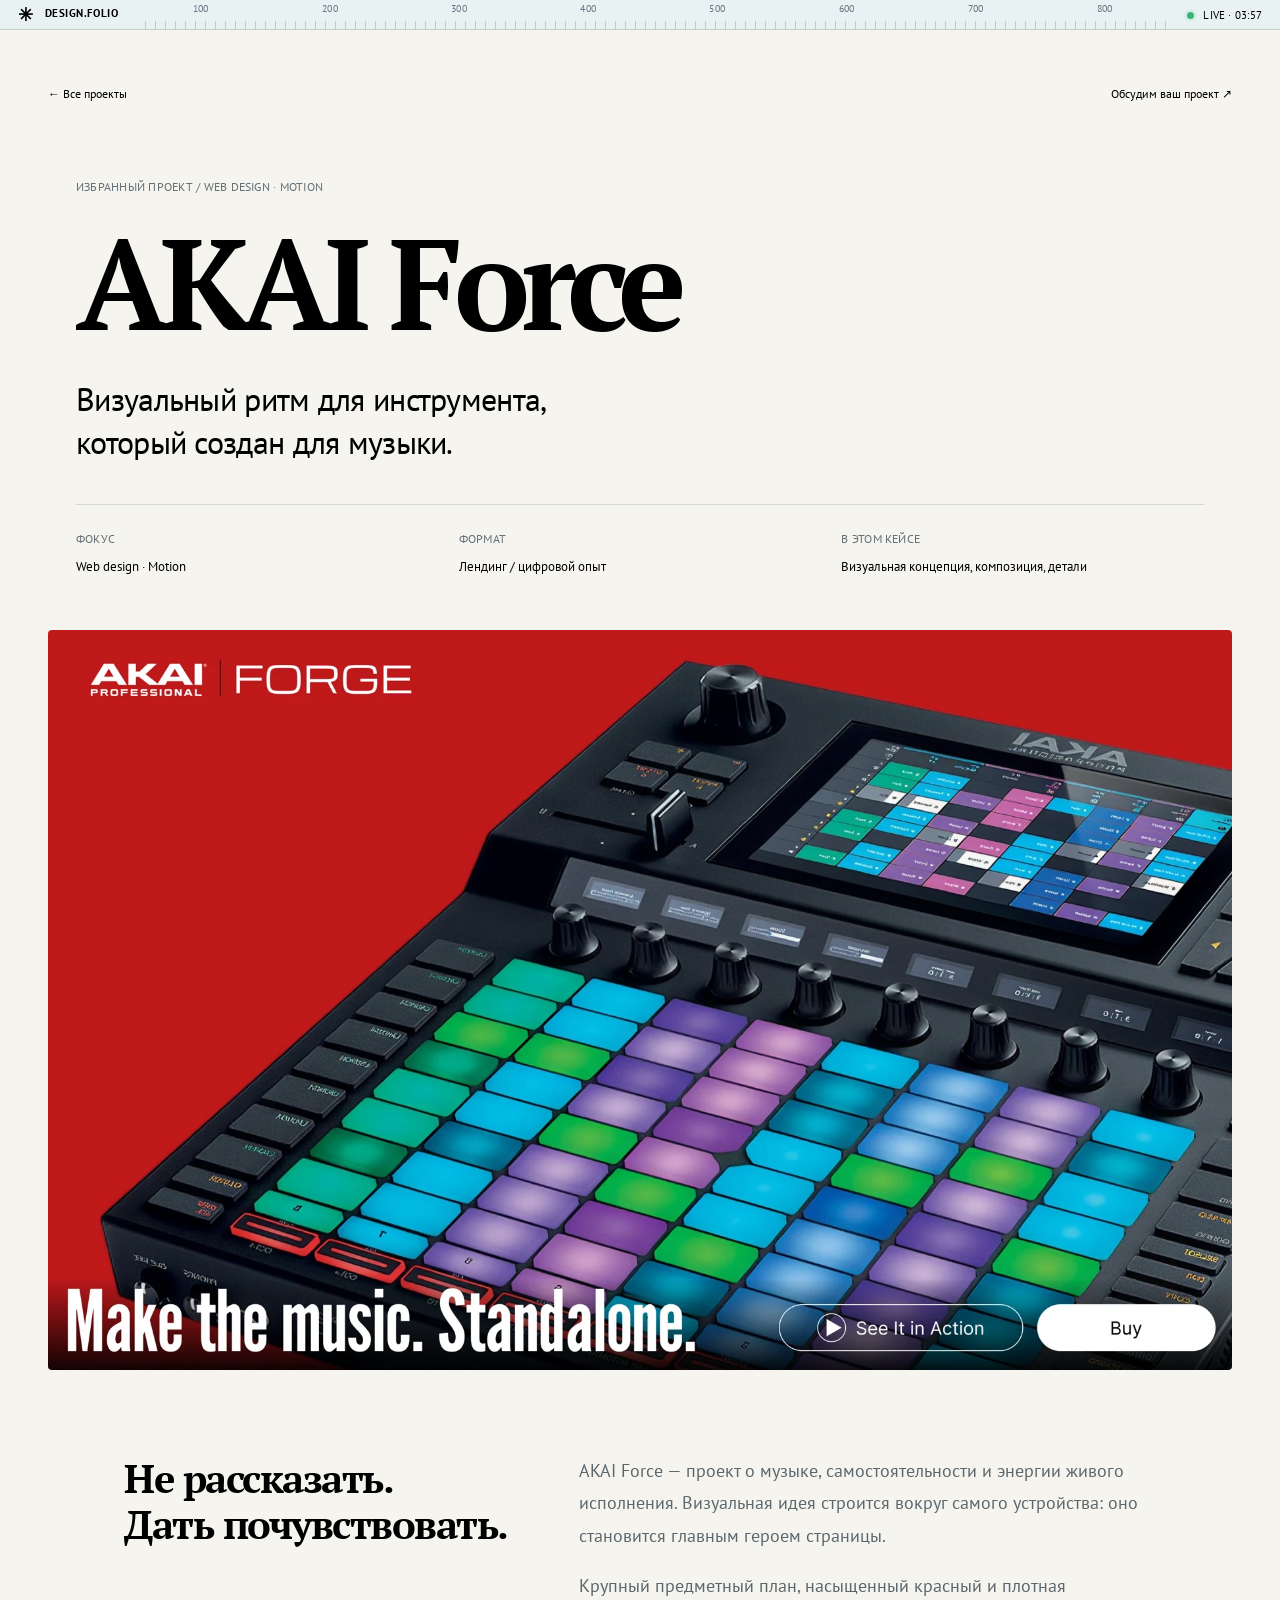
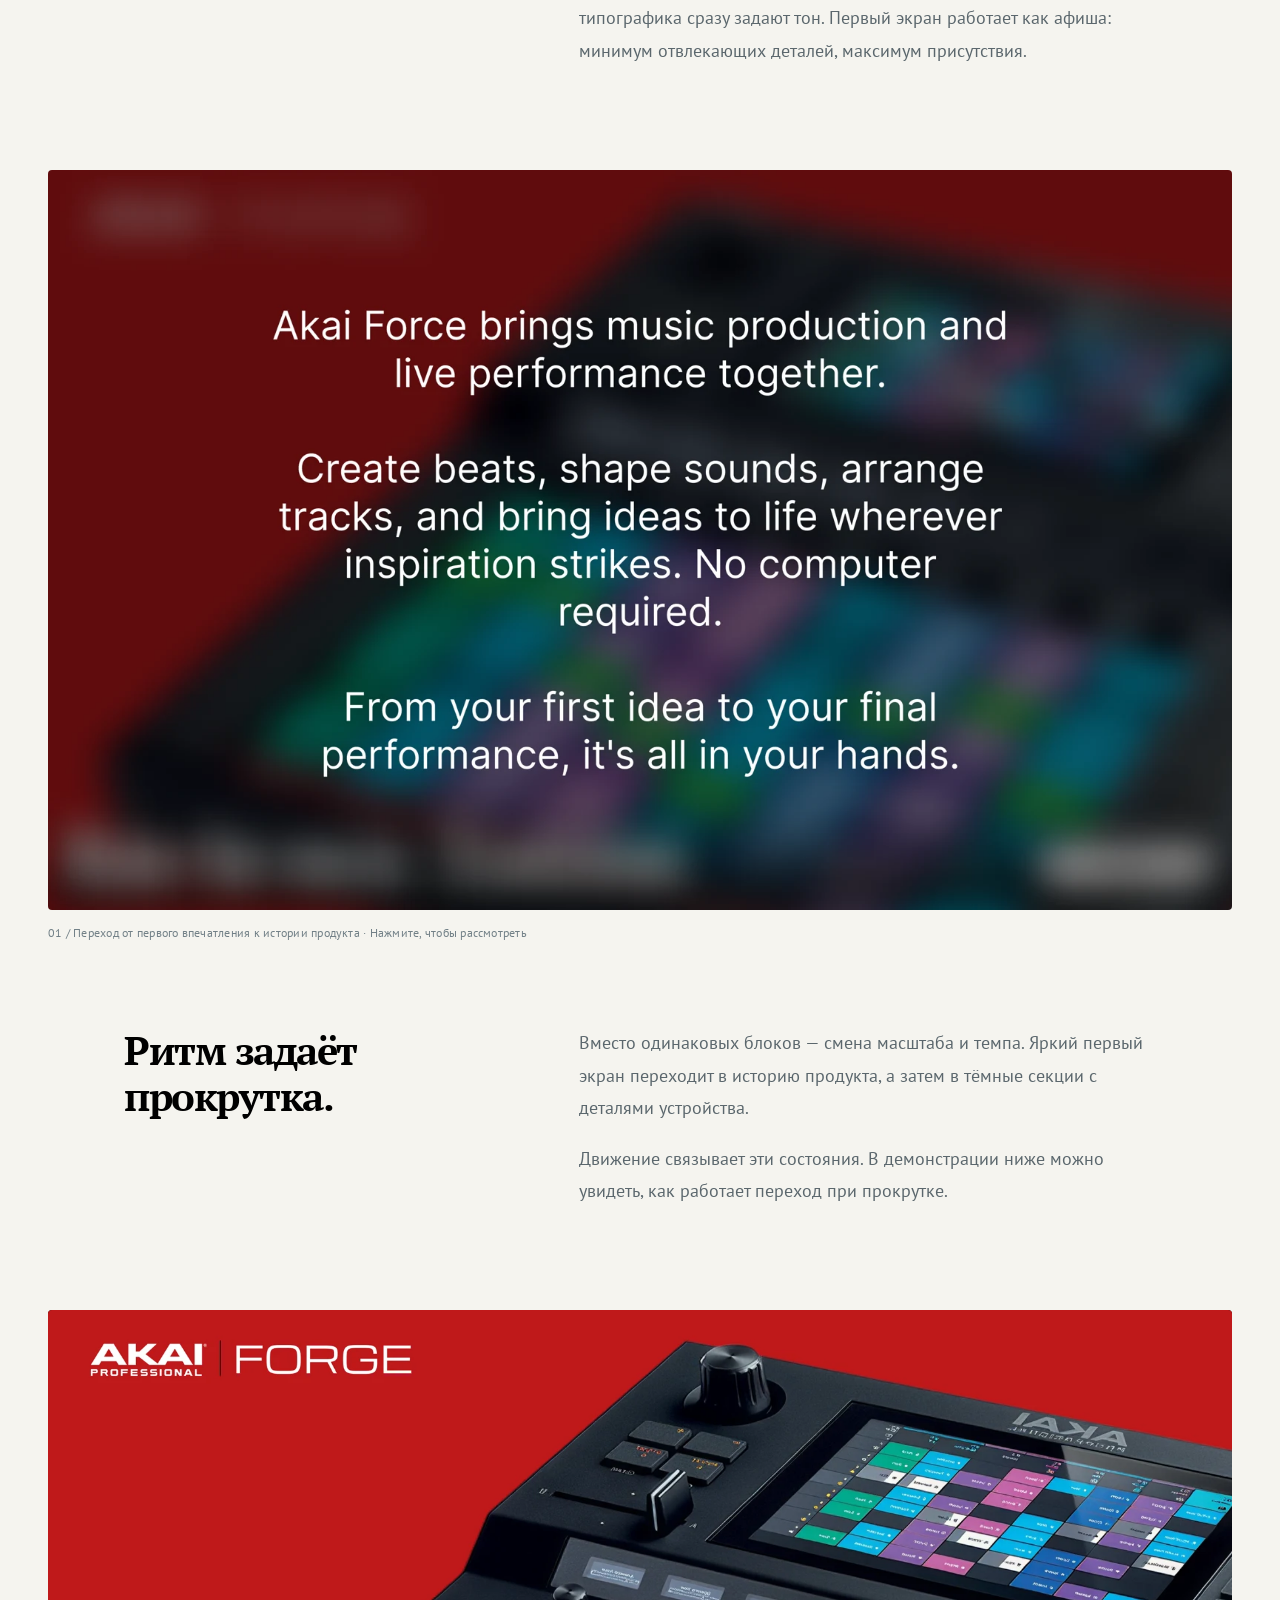
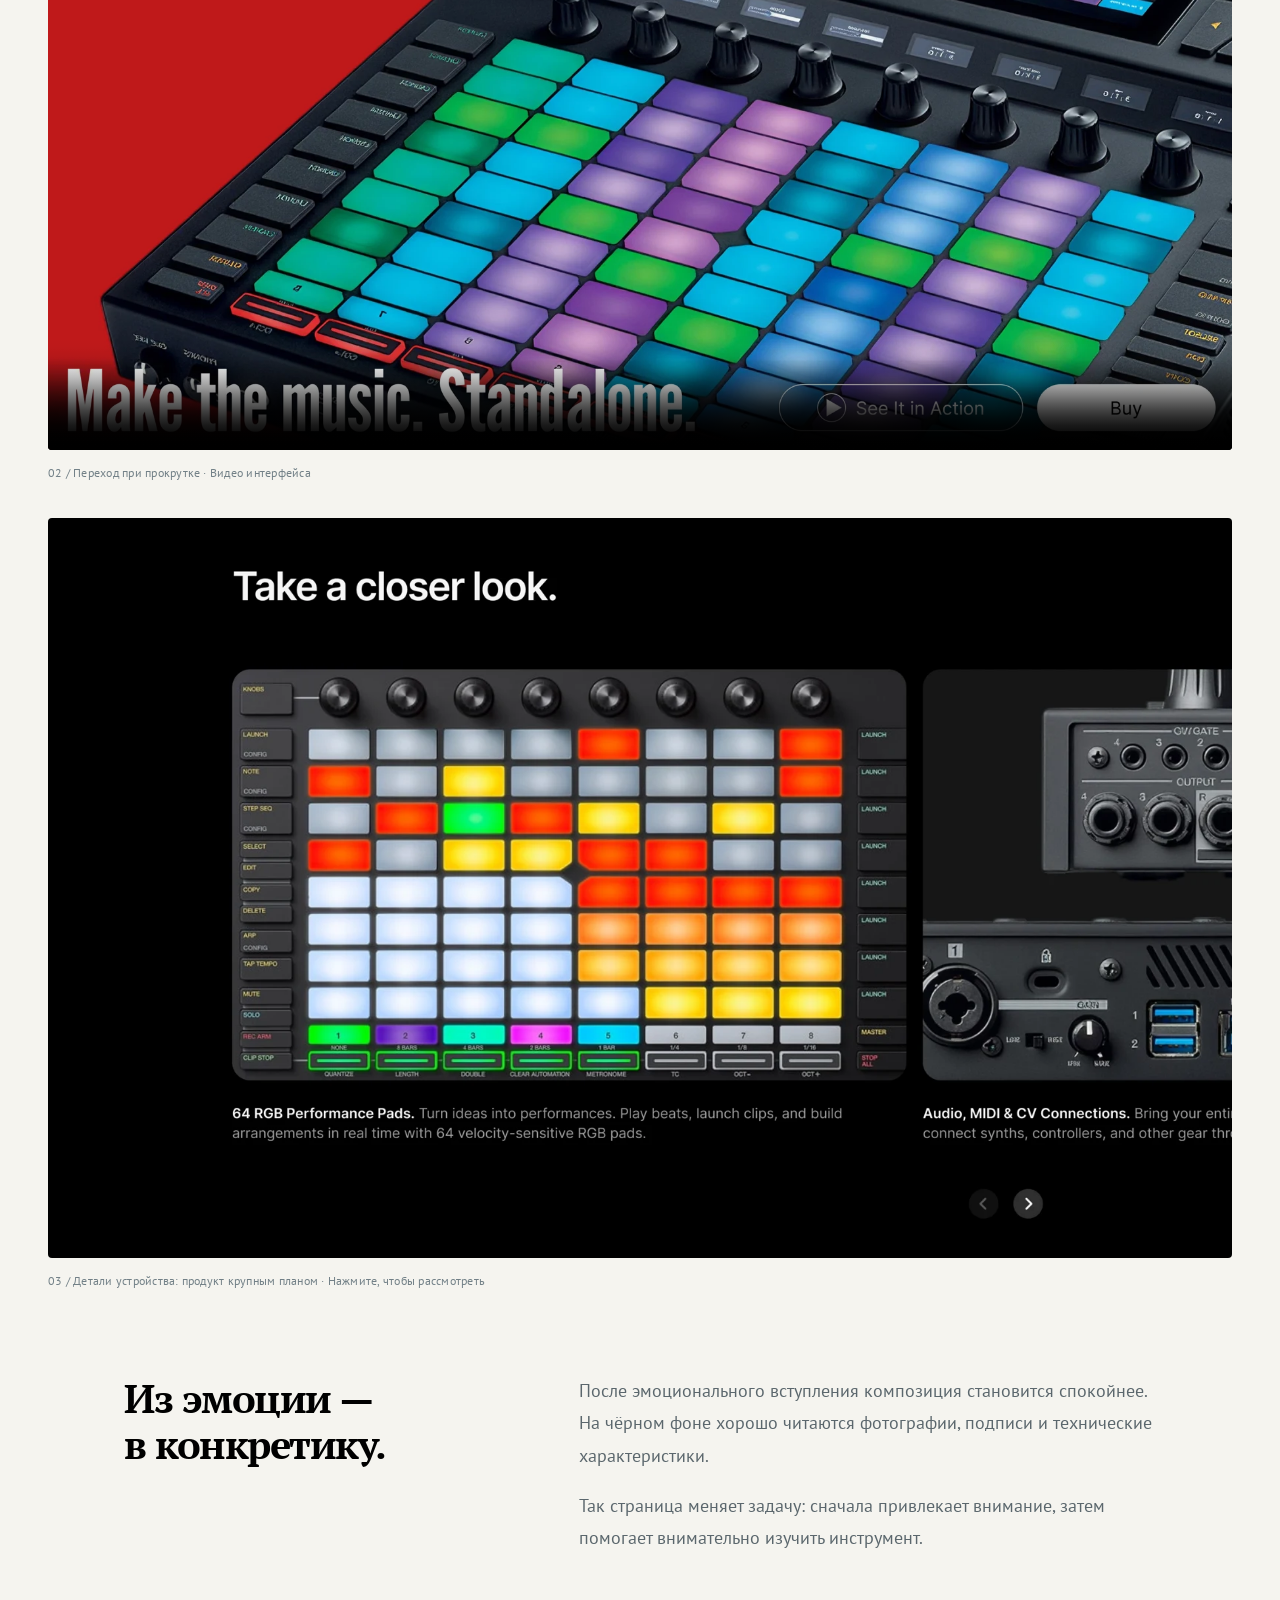
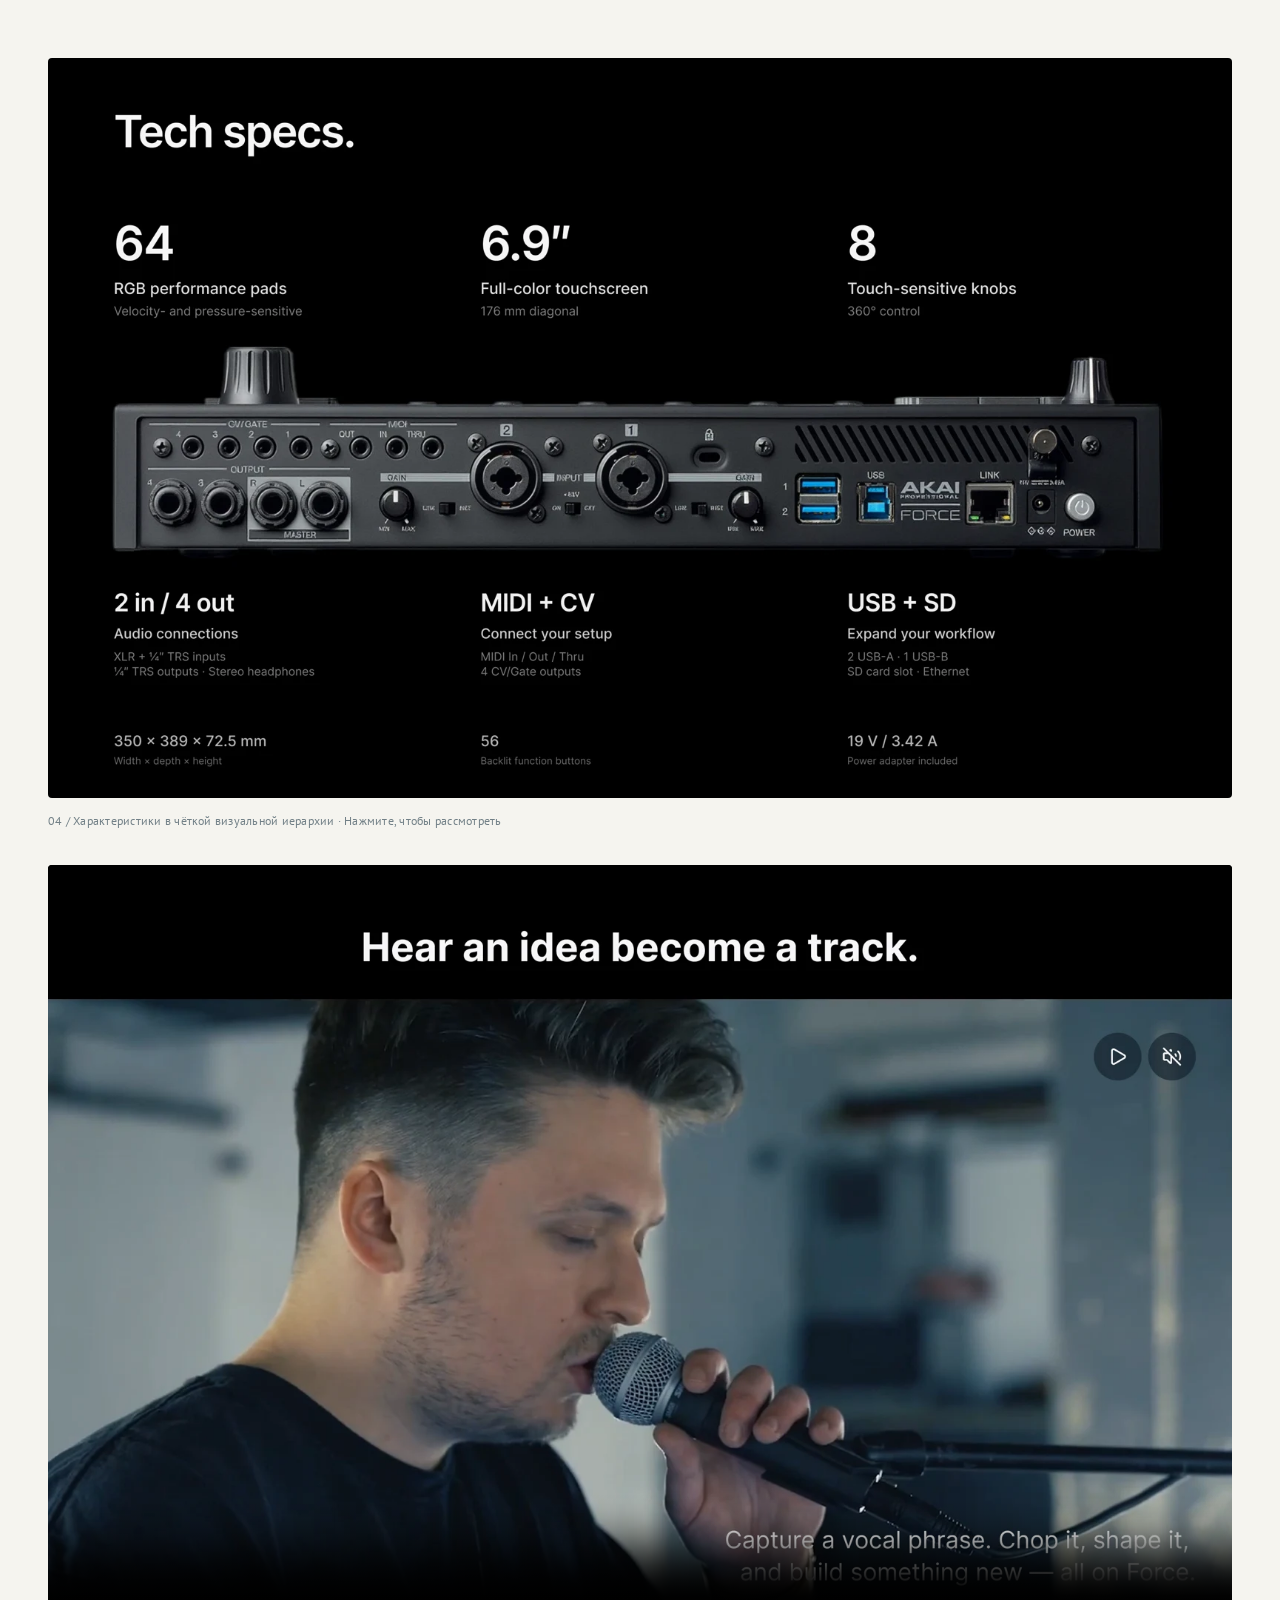
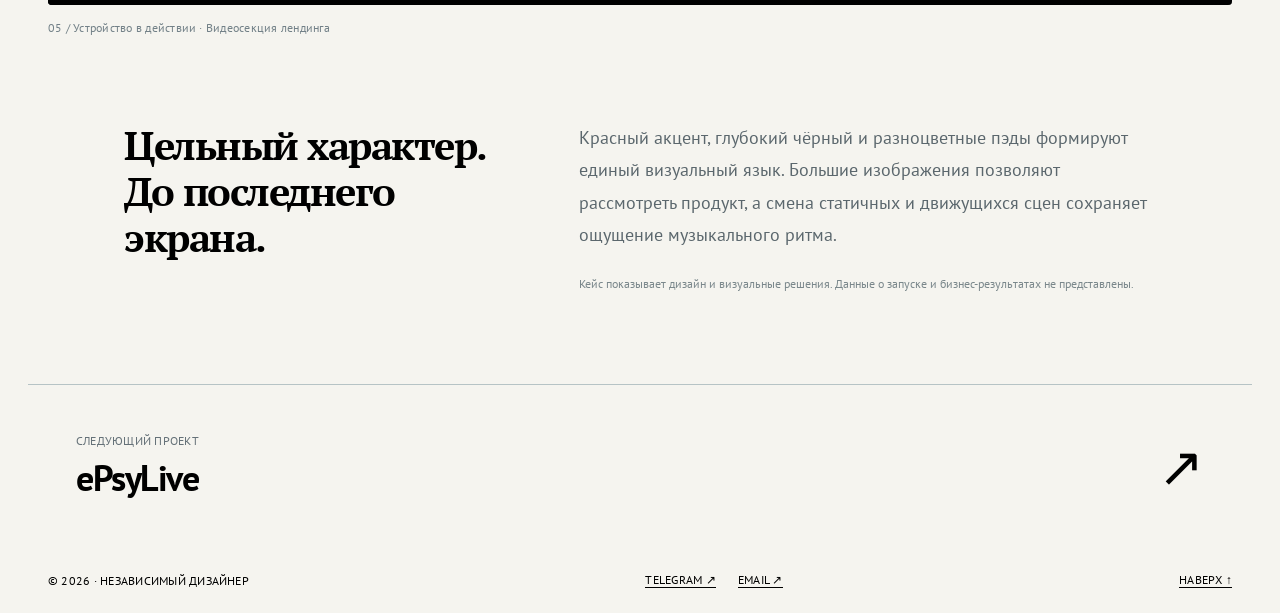
==== commit ac6b70ab: "Use PT Sans and PT Serif across portfolio" ====
--- a/akai.html
+++ b/akai.html
@@ -1 +1 @@
-<!doctype html><html lang="ru"><head><meta charset="UTF-8"><meta name="viewport" content="width=device-width,initial-scale=1"><meta name="theme-color" content="#6bb6e5"><meta name="description" content="Независимый веб-дизайнер. Выразительные сайты и продуманные интерфейсы. Избранные проекты: AKAI Force и ePsyLive."><link rel="icon" href="favicon.svg" type="image/svg+xml"><link rel="stylesheet" href="styles.css?v=pure-black"><script src="app.js?v=pure-black" defer></script><title>AKAI Force — Кейс / Design.folio</title></head><body id="top" class="case-page"><a class="skip" href="#main">К содержимому</a><div class="ruler"><a class="ruler-brand" href="index.html"><b>✳</b> DESIGN.FOLIO</a><div class="ticks" aria-hidden="true"><span>100</span><span>200</span><span>300</span><span>400</span><span>500</span><span>600</span><span>700</span><span>800</span></div><div class="live"><span class="dot"></span>LIVE · <time data-clock></time></div></div><header class="case-header"><a href="index.html#work">← Все проекты</a><a href="https://t.me/p1nkx1" target="_blank" rel="noopener noreferrer">Обсудим ваш проект ↗</a></header><main id="main"><section class="case-intro"><div class="eyebrow">Избранный проект / Web design · Motion</div><h1>AKAI Force</h1><p class="lead">Визуальный ритм для инструмента,<br>который создан для музыки.</p><div class="case-facts"><div><span class="eyebrow">Фокус</span><p>Web design · Motion</p></div><div><span class="eyebrow">Формат</span><p>Лендинг / цифровой опыт</p></div><div><span class="eyebrow">В этом кейсе</span><p>Визуальная концепция, композиция, детали</p></div></div></section><div class="case-cover"><img src="assets/akai-cover.webp" alt="Первый экран проекта AKAI Force" fetchpriority="high"></div><section class="case-copy reveal"><h2>Не рассказать.<br>Дать почувствовать.</h2><div><p>AKAI Force — проект о музыке, самостоятельности и энергии живого исполнения. Визуальная идея строится вокруг самого устройства: оно становится главным героем страницы.</p><p>Крупный предметный план, насыщенный красный и плотная типографика сразу задают тон. Первый экран работает как афиша: минимум отвлекающих деталей, максимум присутствия.</p></div></section><figure class="case-media reveal"><button class="image-button" data-zoom aria-label="Увеличить: Экран с идеей продукта на размытом красном фоне"><img src="assets/akai-story.webp" alt="Экран с идеей продукта на размытом красном фоне" loading="lazy"></button><figcaption>01 / Переход от первого впечатления к истории продукта · Нажмите, чтобы рассмотреть</figcaption></figure><section class="case-copy reveal"><h2>Ритм задаёт<br>прокрутка.</h2><div><p>Вместо одинаковых блоков — смена масштаба и темпа. Яркий первый экран переходит в историю продукта, а затем в тёмные секции с деталями устройства.</p><p>Движение связывает эти состояния. В демонстрации ниже можно увидеть, как работает переход при прокрутке.</p></div></section><figure class="case-media reveal"><video controls muted loop playsinline preload="metadata" poster="assets/akai-cover.webp" data-autoplay aria-label="Демонстрация перехода при прокрутке сайта AKAI Force"><source src="assets/akai-scroll.mp4" type="video/mp4">Ваш браузер не поддерживает видео. <a href="assets/akai-scroll.mp4">Скачать демонстрацию</a></video><figcaption>02 / Переход при прокрутке · Видео интерфейса</figcaption></figure><figure class="case-media reveal"><button class="image-button" data-zoom aria-label="Увеличить: Крупные планы пэдов и элементов управления AKAI Force"><img src="assets/akai-detail.webp" alt="Крупные планы пэдов и элементов управления AKAI Force" loading="lazy"></button><figcaption>03 / Детали устройства: продукт крупным планом · Нажмите, чтобы рассмотреть</figcaption></figure><section class="case-copy reveal"><h2>Из эмоции —<br>в конкретику.</h2><div><p>После эмоционального вступления композиция становится спокойнее. На чёрном фоне хорошо читаются фотографии, подписи и технические характеристики.</p><p>Так страница меняет задачу: сначала привлекает внимание, затем помогает внимательно изучить инструмент.</p></div></section><figure class="case-media reveal"><button class="image-button" data-zoom aria-label="Увеличить: Секция технических характеристик и разъёмов AKAI Force"><img src="assets/akai-specs.webp" alt="Секция технических характеристик и разъёмов AKAI Force" loading="lazy"></button><figcaption>04 / Характеристики в чёткой визуальной иерархии · Нажмите, чтобы рассмотреть</figcaption></figure><figure class="case-media reveal"><video controls playsinline preload="none" poster="assets/akai-live.webp" aria-label="Видеосекция AKAI Force"><source src="assets/akai-video.mp4" type="video/mp4">Ваш браузер не поддерживает видео. <a href="assets/akai-video.mp4">Скачать видео</a></video><figcaption>05 / Устройство в действии · Видеосекция лендинга</figcaption></figure><section class="case-copy reveal"><h2>Цельный характер.<br>До последнего экрана.</h2><div><p>Красный акцент, глубокий чёрный и разноцветные пэды формируют единый визуальный язык. Большие изображения позволяют рассмотреть продукт, а смена статичных и движущихся сцен сохраняет ощущение музыкального ритма.</p><small>Кейс показывает дизайн и визуальные решения. Данные о запуске и бизнес-результатах не представлены.</small></div></section><a class="case-next" href="epsylive.html"><div><span class="eyebrow">Следующий проект</span><br><strong>ePsyLive</strong></div><span class="arrow">↗</span></a></main><footer class="footer"><span>© 2026 · Независимый дизайнер</span><div class="footer-contacts"><a href="https://t.me/p1nkx1" target="_blank" rel="noopener noreferrer">Telegram ↗</a><a href="mailto:yuliashaifele@gmail.com">Email ↗</a></div><a href="#top">Наверх ↑</a></footer><dialog id="lightbox" class="lightbox" aria-label="Изображение проекта в полном размере"><button class="close" aria-label="Закрыть изображение">×</button><img alt=""></dialog></body></html>+<!doctype html><html lang="ru"><head><meta charset="UTF-8"><meta name="viewport" content="width=device-width,initial-scale=1"><meta name="theme-color" content="#6bb6e5"><meta name="description" content="Независимый веб-дизайнер. Выразительные сайты и продуманные интерфейсы. Избранные проекты: AKAI Force и ePsyLive."><link rel="icon" href="favicon.svg" type="image/svg+xml"><link rel="stylesheet" href="styles.css?v=pure-black"><script src="app.js?v=pure-black" defer></script><title>AKAI Force — Кейс / Design.folio</title><link rel="stylesheet" href="typography.css?v=pt-fonts"></head><body id="top" class="case-page"><a class="skip" href="#main">К содержимому</a><div class="ruler"><a class="ruler-brand" href="index.html"><b>✳</b> DESIGN.FOLIO</a><div class="ticks" aria-hidden="true"><span>100</span><span>200</span><span>300</span><span>400</span><span>500</span><span>600</span><span>700</span><span>800</span></div><div class="live"><span class="dot"></span>LIVE · <time data-clock></time></div></div><header class="case-header"><a href="index.html#work">← Все проекты</a><a href="https://t.me/p1nkx1" target="_blank" rel="noopener noreferrer">Обсудим ваш проект ↗</a></header><main id="main"><section class="case-intro"><div class="eyebrow">Избранный проект / Web design · Motion</div><h1>AKAI Force</h1><p class="lead">Визуальный ритм для инструмента,<br>который создан для музыки.</p><div class="case-facts"><div><span class="eyebrow">Фокус</span><p>Web design · Motion</p></div><div><span class="eyebrow">Формат</span><p>Лендинг / цифровой опыт</p></div><div><span class="eyebrow">В этом кейсе</span><p>Визуальная концепция, композиция, детали</p></div></div></section><div class="case-cover"><img src="assets/akai-cover.webp" alt="Первый экран проекта AKAI Force" fetchpriority="high"></div><section class="case-copy reveal"><h2>Не рассказать.<br>Дать почувствовать.</h2><div><p>AKAI Force — проект о музыке, самостоятельности и энергии живого исполнения. Визуальная идея строится вокруг самого устройства: оно становится главным героем страницы.</p><p>Крупный предметный план, насыщенный красный и плотная типографика сразу задают тон. Первый экран работает как афиша: минимум отвлекающих деталей, максимум присутствия.</p></div></section><figure class="case-media reveal"><button class="image-button" data-zoom aria-label="Увеличить: Экран с идеей продукта на размытом красном фоне"><img src="assets/akai-story.webp" alt="Экран с идеей продукта на размытом красном фоне" loading="lazy"></button><figcaption>01 / Переход от первого впечатления к истории продукта · Нажмите, чтобы рассмотреть</figcaption></figure><section class="case-copy reveal"><h2>Ритм задаёт<br>прокрутка.</h2><div><p>Вместо одинаковых блоков — смена масштаба и темпа. Яркий первый экран переходит в историю продукта, а затем в тёмные секции с деталями устройства.</p><p>Движение связывает эти состояния. В демонстрации ниже можно увидеть, как работает переход при прокрутке.</p></div></section><figure class="case-media reveal"><video controls muted loop playsinline preload="metadata" poster="assets/akai-cover.webp" data-autoplay aria-label="Демонстрация перехода при прокрутке сайта AKAI Force"><source src="assets/akai-scroll.mp4" type="video/mp4">Ваш браузер не поддерживает видео. <a href="assets/akai-scroll.mp4">Скачать демонстрацию</a></video><figcaption>02 / Переход при прокрутке · Видео интерфейса</figcaption></figure><figure class="case-media reveal"><button class="image-button" data-zoom aria-label="Увеличить: Крупные планы пэдов и элементов управления AKAI Force"><img src="assets/akai-detail.webp" alt="Крупные планы пэдов и элементов управления AKAI Force" loading="lazy"></button><figcaption>03 / Детали устройства: продукт крупным планом · Нажмите, чтобы рассмотреть</figcaption></figure><section class="case-copy reveal"><h2>Из эмоции —<br>в конкретику.</h2><div><p>После эмоционального вступления композиция становится спокойнее. На чёрном фоне хорошо читаются фотографии, подписи и технические характеристики.</p><p>Так страница меняет задачу: сначала привлекает внимание, затем помогает внимательно изучить инструмент.</p></div></section><figure class="case-media reveal"><button class="image-button" data-zoom aria-label="Увеличить: Секция технических характеристик и разъёмов AKAI Force"><img src="assets/akai-specs.webp" alt="Секция технических характеристик и разъёмов AKAI Force" loading="lazy"></button><figcaption>04 / Характеристики в чёткой визуальной иерархии · Нажмите, чтобы рассмотреть</figcaption></figure><figure class="case-media reveal"><video controls playsinline preload="none" poster="assets/akai-live.webp" aria-label="Видеосекция AKAI Force"><source src="assets/akai-video.mp4" type="video/mp4">Ваш браузер не поддерживает видео. <a href="assets/akai-video.mp4">Скачать видео</a></video><figcaption>05 / Устройство в действии · Видеосекция лендинга</figcaption></figure><section class="case-copy reveal"><h2>Цельный характер.<br>До последнего экрана.</h2><div><p>Красный акцент, глубокий чёрный и разноцветные пэды формируют единый визуальный язык. Большие изображения позволяют рассмотреть продукт, а смена статичных и движущихся сцен сохраняет ощущение музыкального ритма.</p><small>Кейс показывает дизайн и визуальные решения. Данные о запуске и бизнес-результатах не представлены.</small></div></section><a class="case-next" href="epsylive.html"><div><span class="eyebrow">Следующий проект</span><br><strong>ePsyLive</strong></div><span class="arrow">↗</span></a></main><footer class="footer"><span>© 2026 · Независимый дизайнер</span><div class="footer-contacts"><a href="https://t.me/p1nkx1" target="_blank" rel="noopener noreferrer">Telegram ↗</a><a href="mailto:yuliashaifele@gmail.com">Email ↗</a></div><a href="#top">Наверх ↑</a></footer><dialog id="lightbox" class="lightbox" aria-label="Изображение проекта в полном размере"><button class="close" aria-label="Закрыть изображение">×</button><img alt=""></dialog></body></html>
--- a/styles.css
+++ b/styles.css
@@ -1,9 +1,9 @@
 @charset "UTF-8";
-:root{--ink:#000000;--paper:#f5f4ef;--orange:#f2582b;--blue:#3396d8;--line:#d5d9d8;--mono:'Inter',Arial,sans-serif}*{box-sizing:border-box}html{scroll-behavior:smooth;scroll-padding-top:110px}body{margin:0;background:var(--paper);color:var(--ink);font:16px/1.5 Arial,Helvetica,sans-serif}a{color:inherit;text-decoration:none}button,input,textarea{font:inherit}button,a,input,textarea,summary{-webkit-tap-highlight-color:transparent}button,a,summary{touch-action:manipulation}button{cursor:pointer}button:focus-visible,a:focus-visible,summary:focus-visible,input:focus-visible,textarea:focus-visible{outline:3px solid var(--orange);outline-offset:5px}::selection{background:#ffc7b5}img,video{max-width:100%;display:block}button{color:inherit}.mono,.eyebrow,.tag{font:11px/1.5 var(--mono);letter-spacing:1px;text-transform:uppercase}.skip{position:fixed;top:-100px;left:20px;background:white;padding:15px;z-index:100}.skip:focus{top:50px}.ruler{height:30px;position:fixed;top:0;left:0;right:0;z-index:50;background:#e8f1f4ed;backdrop-filter:blur(12px);display:flex;align-items:center;border-bottom:1px solid #00000026;font:bold 10px var(--mono);letter-spacing:1px}.ruler-brand{padding:0 18px;white-space:nowrap}.ruler-brand b{font-size:18px;vertical-align:middle;margin-right:8px}.ticks{flex:1;height:100%;background:repeating-linear-gradient(90deg,transparent 0 9px,#7c97aa70 9px 10px);background-size:100% 8px;background-repeat:no-repeat;background-position:bottom;display:flex;justify-content:space-around;align-items:flex-start;padding-top:2px;color:#637883}.live{padding:0 18px;white-space:nowrap}.dot{display:inline-block;width:7px;height:7px;border-radius:50%;background:#36b678;box-shadow:0 0 0 3px #36b67816;margin-right:9px}.header{position:absolute;top:52px;left:32px;right:32px;z-index:20;display:flex;align-items:center;justify-content:space-between;gap:20px}.status,.identity{border-radius:40px;background:#fff;padding:12px 19px;font-size:12px}.identity{font:12px var(--mono)}.nav{display:flex;padding:6px;background:#fff;border-radius:40px;box-shadow:0 5px 20px #00000009;gap:3px}.nav a{font-size:12px;padding:11px 17px;border-radius:30px;transition:background .2s}.nav a:hover{background:#edf3f6}.nav .nav-contact{background:var(--ink);color:white}.menu-toggle{display:none}.hero{height:min(900px,100svh);min-height:730px;position:relative;overflow:hidden;background:linear-gradient(175deg,#4b9edc 5%,#6cb5e6 55%,#b5dced 100%);display:flex;align-items:center;justify-content:center;padding:140px 24px 100px;text-align:center}.cloud{position:absolute;pointer-events:none;filter:blur(13px);opacity:.65;border-radius:50%;background:radial-gradient(ellipse at 30% 70%,#fff 0 25%,transparent 55%),radial-gradient(ellipse at 50% 50%,#fff 0 30%,transparent 58%),radial-gradient(ellipse at 75% 70%,#fff 0 20%,transparent 50%);width:500px;height:190px;animation:drift 22s ease-in-out infinite alternate}.c1{left:12%;top:105px;transform:rotate(-10deg)}.c2{right:-170px;top:230px;width:440px;animation-delay:-10s;opacity:.4}.c3{left:-130px;top:420px;width:420px;height:120px;animation-delay:-5s}.c4{right:2%;bottom:12px;opacity:.4;width:650px;height:200px}.hero-content{z-index:1;max-width:1040px;position:relative}.selection-label{display:inline-block;border:1px solid #e6f6ffb0;background:#e8f5ff45;backdrop-filter:blur(5px);position:relative;padding:10px 22px;font-size:13px;margin-bottom:28px}.selection-label:before,.selection-label:after,.selected:before,.selected:after{content:'';position:absolute;width:6px;height:6px;background:#fff;border:1px solid #438dc7;top:-4px}.selection-label:before,.selected:before{left:-4px}.selection-label:after,.selected:after{right:-4px}.selection-label span{color:#d94b20}.hero h1{font-family:Impact,'Arial Narrow',Arial,sans-serif;font-size:clamp(70px,9.6vw,145px);font-weight:900;line-height:.96;letter-spacing:-.055em;margin:0;color:var(--orange);text-transform:uppercase;text-shadow:1px 1px 0 #ae4a3540;transform:scaleX(.89)}.hero h1 span{display:block;white-space:nowrap}.hero-note{font-size:20px;color:#274e65;max-width:530px;margin:26px auto 20px;line-height:1.5}.selected{position:relative;border:1px dashed #388ec4;padding:10px 18px}.selected small{position:absolute;left:0;top:-20px;color:#fff;background:#3898d6;font:10px var(--mono);padding:2px 6px}.hero-kicker{color:#b24326;font:11px var(--mono);letter-spacing:1.6px;margin:26px 0}.cursor-sticker{position:absolute;right:6%;top:45%;transform:rotate(-8deg);color:#fff;font:12px var(--mono);background:var(--blue);padding:5px 10px;box-shadow:0 4px 10px #1e659c20}.cursor-sticker:before{content:'➤';position:absolute;top:-23px;left:-14px;color:var(--blue);font-size:30px;transform:rotate(-125deg);text-shadow:1px 1px white}.actions{display:flex;gap:10px;justify-content:center;align-items:center}.button{display:inline-flex;align-items:center;justify-content:center;gap:25px;border-radius:7px;padding:13px 22px;font-size:13px;font-weight:600;border:1px solid var(--ink);background:transparent;transition:transform .2s,box-shadow .2s}.button:hover{transform:translateY(-3px)}.button.primary{background:var(--orange);color:#fff;border-color:var(--orange);box-shadow:0 6px 18px #ed592b30}.button.dark{background:var(--ink);color:#fff}.hero-corner{position:absolute;bottom:28px;left:32px;text-align:left;color:#264b60;font:11px/1.8 var(--mono);letter-spacing:1px}.hero-corner.right{left:auto;right:32px;text-align:right}.scroll-hint{position:absolute;bottom:25px;left:50%;font-size:23px;transform:translateX(-50%)}.section{max-width:1320px;margin:auto;padding:110px 48px}.section-top{display:flex;align-items:center;justify-content:space-between;border-bottom:1px solid var(--line);padding-bottom:16px;margin-bottom:40px}.eyebrow{color:#657178}.section h2,.contact h2{font-size:clamp(42px,5.5vw,76px);letter-spacing:-.055em;line-height:1.05;font-weight:800;margin:0 0 35px}.section h2 em{font-family:Georgia,serif;font-weight:400}.work-grid{display:grid;grid-template-columns:1fr 1fr;gap:30px}.project:nth-child(2){margin-top:100px}.project-image{position:relative;display:block;overflow:hidden;aspect-ratio:1.43;background:#c01d22;border-radius:3px}.project-image img{height:100%;width:100%;object-fit:cover;transition:transform .6s}.project-image:hover img{transform:scale(1.045)}.project-image .open-circle{position:absolute;bottom:20px;right:20px;border-radius:50%;width:54px;height:54px;display:grid;place-items:center;background:#fff;font-size:26px;transition:transform .3s}.project-image:hover .open-circle{transform:rotate(45deg);background:#f2582b;color:#fff}.project-meta{display:flex;justify-content:space-between;gap:10px;align-items:baseline;margin:18px 0 8px}.project h3{font-size:28px;letter-spacing:-1px;margin:0}.tag{font-size:9px;border:1px solid #bcc5c7;padding:5px 8px;border-radius:4px;white-space:nowrap}.project p{color:#5d676c;font-size:14px;max-width:420px;margin:7px 0}.project-link{display:inline-block;font-size:12px;margin-top:16px;border-bottom:1px solid;padding-bottom:3px}.about{background:#e9edeb;border-top:1px solid #dce0de;border-bottom:1px solid #dce0de}.about-grid{display:grid;grid-template-columns:1.3fr 1fr;gap:80px;align-items:center}.about p{font-size:18px;line-height:1.8;max-width:570px;color:#4e5d64}.about .eyebrow{margin-bottom:25px}.design-window{transform:rotate(3deg);background:#fbfbf7;border:1px solid #c3cecb;border-radius:8px;box-shadow:0 25px 60px #00000017;overflow:hidden}.window-bar{display:flex;justify-content:space-between;align-items:center;padding:13px 17px;border-bottom:1px solid #d6dddd;font:10px var(--mono);color:#778581}.window-art{min-height:290px;display:flex;align-items:center;justify-content:center;background-image:radial-gradient(#b9c9c9 1px,transparent 1px);background-size:17px 17px;position:relative;padding:50px 30px}.window-art strong{font-size:65px;line-height:1;letter-spacing:-5px;color:var(--orange);border:1px solid #8facae;padding:18px;transform:rotate(-7deg)}.window-art .cursor-sticker{top:auto;right:13%;bottom:35px}.window-bottom{display:flex;justify-content:space-between;font:11px var(--mono);padding:20px}.skill-list{display:flex;flex-wrap:wrap;gap:8px;margin-top:30px}.skill-list span{border:1px solid #b8c6c4;border-radius:20px;padding:7px 14px;font-size:12px}.services{display:grid;grid-template-columns:1fr 1fr 1fr;gap:1px;background:#cbd3d3;border:1px solid #cbd3d3}.service{background:var(--paper);padding:35px 30px;min-height:260px}.service .symbol{font-size:46px;color:var(--orange);margin:22px 0}.service h3{font-size:24px;margin:12px 0;letter-spacing:-.6px}.service p{font-size:14px;color:#5d696f}.process{display:grid;grid-template-columns:repeat(4,1fr);gap:30px}.process article{border-top:1px solid #adbabc;padding-top:20px}.process h3{font-size:20px;letter-spacing:-.6px}.process p{font-size:14px;color:#5a6971}.process .num{font:12px var(--mono);color:#df542d}.contact{position:relative;overflow:hidden;background:#c9e6f4;padding:85px 48px;text-align:center}.contact .eyebrow{margin-bottom:25px}.contact p{max-width:470px;margin:0 auto 25px;color:#456274}.contact h2{font-size:clamp(50px,7vw,100px)}.contact .button{background:var(--orange);color:white;border-color:var(--orange)}.footer{padding:25px 48px;display:flex;justify-content:space-between;align-items:center;gap:20px;font:10px var(--mono);text-transform:uppercase;letter-spacing:1px}.footer a{border-bottom:1px solid}.reveal{transition:opacity .65s,transform .65s}.js .reveal:not(.visible){opacity:0;transform:translateY(22px)}dialog{border:1px solid #c2ced2;border-radius:12px;max-width:600px;width:calc(100% - 32px);padding:35px;color:var(--ink);background:var(--paper);max-height:90svh}dialog::backdrop{background:#00000088;backdrop-filter:blur(8px)}dialog h2{font-size:36px;line-height:1.1;letter-spacing:-1.6px;margin:15px 0}dialog p{font-size:14px;color:#607179}.close{border:1px solid #b8c3c5;border-radius:50%;background:transparent;float:right;width:32px;height:32px;font-size:20px}label{display:block;font-size:12px;margin:20px 0 7px}input,textarea{width:100%;background:#fff;border:1px solid #bbc9cd;border-radius:5px;padding:12px;color:var(--ink)}textarea{resize:vertical;min-height:110px}.form-note{font-size:11px!important}.form-status{min-height:20px;font-size:12px;margin-top:12px}.case-page{background:#f5f4ef}.case-header{padding:85px 48px 30px;max-width:1320px;margin:auto;display:flex;justify-content:space-between;font-size:12px}.case-intro{max-width:1224px;margin:45px auto 45px;padding:0 48px}.case-intro h1{font-size:clamp(64px,10vw,135px);line-height:1;letter-spacing:-.07em;margin:22px 0}.case-intro .lead{font-size:clamp(20px,2.6vw,32px);line-height:1.35;max-width:800px;letter-spacing:-.7px}.case-facts{display:grid;grid-template-columns:repeat(3,1fr);border-top:1px solid var(--line);margin-top:40px;padding-top:20px;gap:20px}.case-facts p{font-size:13px;margin:8px 0}.case-cover{max-width:1320px;margin:auto;padding:0 48px}.case-cover img{width:100%;border-radius:4px}.case-copy{max-width:1128px;margin:85px auto;display:grid;grid-template-columns:1fr 1.5fr;gap:70px;padding:0 48px}.case-copy h2{font-size:40px;line-height:1.15;letter-spacing:-1.5px;margin:0}.case-copy p{font-size:18px;line-height:1.8;color:#5b676d;margin-top:0}.case-copy small{font-size:12px;color:#7a878b}.case-media{max-width:1320px;margin:35px auto;padding:0 48px}.case-media img,.case-media video{width:100%;border-radius:4px;background:#000000}.case-media figcaption{font:11px/1.6 var(--mono);color:#728087;margin-top:13px}.image-button{display:block;border:0;background:none;padding:0;width:100%;cursor:zoom-in}.case-duo{display:grid;grid-template-columns:1fr 1fr;gap:24px}.case-next{display:flex;justify-content:space-between;align-items:center;border-top:1px solid #b6c3c5;max-width:1224px;margin:90px auto 0;padding:40px 48px}.case-next strong{font-size:36px;letter-spacing:-1.5px}.case-next .arrow{font-size:55px}.lightbox{max-width:95vw;width:1100px;padding:50px 15px 15px;background:#000000}.lightbox img{width:100%}.lightbox .close{position:fixed;color:white;right:5vw;top:7vh;background:#000000}.case-video-grid{display:grid;grid-template-columns:1.3fr 1fr;align-items:center;gap:30px}.case-video-grid p{font-size:17px;line-height:1.7}.screenshot-long{max-width:1000px;margin:auto}.faq{margin-top:60px}details{border-top:1px solid #cad3d5;padding:22px 0}summary{cursor:pointer;font-size:18px;list-style:none;display:flex;justify-content:space-between}summary:after{content:'+';font-size:24px;color:var(--orange)}details[open] summary:after{content:'−'}details p{max-width:700px;font-size:15px;color:#58676d}
+:root{--ink:#000000;--paper:#f5f4ef;--orange:#f2582b;--blue:#3396d8;--line:#d5d9d8;--mono:"PT Sans",Arial,sans-serif}*{box-sizing:border-box}html{scroll-behavior:smooth;scroll-padding-top:110px}body{margin:0;background:var(--paper);color:var(--ink);font:16px/1.5 "PT Sans",Arial,Helvetica,sans-serif}a{color:inherit;text-decoration:none}button,input,textarea{font:inherit}button,a,input,textarea,summary{-webkit-tap-highlight-color:transparent}button,a,summary{touch-action:manipulation}button{cursor:pointer}button:focus-visible,a:focus-visible,summary:focus-visible,input:focus-visible,textarea:focus-visible{outline:3px solid var(--orange);outline-offset:5px}::selection{background:#ffc7b5}img,video{max-width:100%;display:block}button{color:inherit}.mono,.eyebrow,.tag{font:11px/1.5 var(--mono);letter-spacing:1px;text-transform:uppercase}.skip{position:fixed;top:-100px;left:20px;background:white;padding:15px;z-index:100}.skip:focus{top:50px}.ruler{height:30px;position:fixed;top:0;left:0;right:0;z-index:50;background:#e8f1f4ed;backdrop-filter:blur(12px);display:flex;align-items:center;border-bottom:1px solid #00000026;font:bold 10px var(--mono);letter-spacing:1px}.ruler-brand{padding:0 18px;white-space:nowrap}.ruler-brand b{font-size:18px;vertical-align:middle;margin-right:8px}.ticks{flex:1;height:100%;background:repeating-linear-gradient(90deg,transparent 0 9px,#7c97aa70 9px 10px);background-size:100% 8px;background-repeat:no-repeat;background-position:bottom;display:flex;justify-content:space-around;align-items:flex-start;padding-top:2px;color:#637883}.live{padding:0 18px;white-space:nowrap}.dot{display:inline-block;width:7px;height:7px;border-radius:50%;background:#36b678;box-shadow:0 0 0 3px #36b67816;margin-right:9px}.header{position:absolute;top:52px;left:32px;right:32px;z-index:20;display:flex;align-items:center;justify-content:space-between;gap:20px}.status,.identity{border-radius:40px;background:#fff;padding:12px 19px;font-size:12px}.identity{font:12px var(--mono)}.nav{display:flex;padding:6px;background:#fff;border-radius:40px;box-shadow:0 5px 20px #00000009;gap:3px}.nav a{font-size:12px;padding:11px 17px;border-radius:30px;transition:background .2s}.nav a:hover{background:#edf3f6}.nav .nav-contact{background:var(--ink);color:white}.menu-toggle{display:none}.hero{height:min(900px,100svh);min-height:730px;position:relative;overflow:hidden;background:linear-gradient(175deg,#4b9edc 5%,#6cb5e6 55%,#b5dced 100%);display:flex;align-items:center;justify-content:center;padding:140px 24px 100px;text-align:center}.cloud{position:absolute;pointer-events:none;filter:blur(13px);opacity:.65;border-radius:50%;background:radial-gradient(ellipse at 30% 70%,#fff 0 25%,transparent 55%),radial-gradient(ellipse at 50% 50%,#fff 0 30%,transparent 58%),radial-gradient(ellipse at 75% 70%,#fff 0 20%,transparent 50%);width:500px;height:190px;animation:drift 22s ease-in-out infinite alternate}.c1{left:12%;top:105px;transform:rotate(-10deg)}.c2{right:-170px;top:230px;width:440px;animation-delay:-10s;opacity:.4}.c3{left:-130px;top:420px;width:420px;height:120px;animation-delay:-5s}.c4{right:2%;bottom:12px;opacity:.4;width:650px;height:200px}.hero-content{z-index:1;max-width:1040px;position:relative}.selection-label{display:inline-block;border:1px solid #e6f6ffb0;background:#e8f5ff45;backdrop-filter:blur(5px);position:relative;padding:10px 22px;font-size:13px;margin-bottom:28px}.selection-label:before,.selection-label:after,.selected:before,.selected:after{content:'';position:absolute;width:6px;height:6px;background:#fff;border:1px solid #438dc7;top:-4px}.selection-label:before,.selected:before{left:-4px}.selection-label:after,.selected:after{right:-4px}.selection-label span{color:#d94b20}.hero h1{font-family:"PT Serif",sans-serif;font-size:clamp(70px,9.6vw,145px);font-weight:900;line-height:.96;letter-spacing:-.055em;margin:0;color:var(--orange);text-transform:uppercase;text-shadow:1px 1px 0 #ae4a3540;transform:scaleX(.89)}.hero h1 span{display:block;white-space:nowrap}.hero-note{font-size:20px;color:#274e65;max-width:530px;margin:26px auto 20px;line-height:1.5}.selected{position:relative;border:1px dashed #388ec4;padding:10px 18px}.selected small{position:absolute;left:0;top:-20px;color:#fff;background:#3898d6;font:10px var(--mono);padding:2px 6px}.hero-kicker{color:#b24326;font:11px var(--mono);letter-spacing:1.6px;margin:26px 0}.cursor-sticker{position:absolute;right:6%;top:45%;transform:rotate(-8deg);color:#fff;font:12px var(--mono);background:var(--blue);padding:5px 10px;box-shadow:0 4px 10px #1e659c20}.cursor-sticker:before{content:'➤';position:absolute;top:-23px;left:-14px;color:var(--blue);font-size:30px;transform:rotate(-125deg);text-shadow:1px 1px white}.actions{display:flex;gap:10px;justify-content:center;align-items:center}.button{display:inline-flex;align-items:center;justify-content:center;gap:25px;border-radius:7px;padding:13px 22px;font-size:13px;font-weight:600;border:1px solid var(--ink);background:transparent;transition:transform .2s,box-shadow .2s}.button:hover{transform:translateY(-3px)}.button.primary{background:var(--orange);color:#fff;border-color:var(--orange);box-shadow:0 6px 18px #ed592b30}.button.dark{background:var(--ink);color:#fff}.hero-corner{position:absolute;bottom:28px;left:32px;text-align:left;color:#264b60;font:11px/1.8 var(--mono);letter-spacing:1px}.hero-corner.right{left:auto;right:32px;text-align:right}.scroll-hint{position:absolute;bottom:25px;left:50%;font-size:23px;transform:translateX(-50%)}.section{max-width:1320px;margin:auto;padding:110px 48px}.section-top{display:flex;align-items:center;justify-content:space-between;border-bottom:1px solid var(--line);padding-bottom:16px;margin-bottom:40px}.eyebrow{color:#657178}.section h2,.contact h2{font-size:clamp(42px,5.5vw,76px);letter-spacing:-.055em;line-height:1.05;font-weight:800;margin:0 0 35px}.section h2 em{font-family:"PT Serif",serif;font-weight:400}.work-grid{display:grid;grid-template-columns:1fr 1fr;gap:30px}.project:nth-child(2){margin-top:100px}.project-image{position:relative;display:block;overflow:hidden;aspect-ratio:1.43;background:#c01d22;border-radius:3px}.project-image img{height:100%;width:100%;object-fit:cover;transition:transform .6s}.project-image:hover img{transform:scale(1.045)}.project-image .open-circle{position:absolute;bottom:20px;right:20px;border-radius:50%;width:54px;height:54px;display:grid;place-items:center;background:#fff;font-size:26px;transition:transform .3s}.project-image:hover .open-circle{transform:rotate(45deg);background:#f2582b;color:#fff}.project-meta{display:flex;justify-content:space-between;gap:10px;align-items:baseline;margin:18px 0 8px}.project h3{font-size:28px;letter-spacing:-1px;margin:0}.tag{font-size:9px;border:1px solid #bcc5c7;padding:5px 8px;border-radius:4px;white-space:nowrap}.project p{color:#5d676c;font-size:14px;max-width:420px;margin:7px 0}.project-link{display:inline-block;font-size:12px;margin-top:16px;border-bottom:1px solid;padding-bottom:3px}.about{background:#e9edeb;border-top:1px solid #dce0de;border-bottom:1px solid #dce0de}.about-grid{display:grid;grid-template-columns:1.3fr 1fr;gap:80px;align-items:center}.about p{font-size:18px;line-height:1.8;max-width:570px;color:#4e5d64}.about .eyebrow{margin-bottom:25px}.design-window{transform:rotate(3deg);background:#fbfbf7;border:1px solid #c3cecb;border-radius:8px;box-shadow:0 25px 60px #00000017;overflow:hidden}.window-bar{display:flex;justify-content:space-between;align-items:center;padding:13px 17px;border-bottom:1px solid #d6dddd;font:10px var(--mono);color:#778581}.window-art{min-height:290px;display:flex;align-items:center;justify-content:center;background-image:radial-gradient(#b9c9c9 1px,transparent 1px);background-size:17px 17px;position:relative;padding:50px 30px}.window-art strong{font-size:65px;line-height:1;letter-spacing:-5px;color:var(--orange);border:1px solid #8facae;padding:18px;transform:rotate(-7deg)}.window-art .cursor-sticker{top:auto;right:13%;bottom:35px}.window-bottom{display:flex;justify-content:space-between;font:11px var(--mono);padding:20px}.skill-list{display:flex;flex-wrap:wrap;gap:8px;margin-top:30px}.skill-list span{border:1px solid #b8c6c4;border-radius:20px;padding:7px 14px;font-size:12px}.services{display:grid;grid-template-columns:1fr 1fr 1fr;gap:1px;background:#cbd3d3;border:1px solid #cbd3d3}.service{background:var(--paper);padding:35px 30px;min-height:260px}.service .symbol{font-size:46px;color:var(--orange);margin:22px 0}.service h3{font-size:24px;margin:12px 0;letter-spacing:-.6px}.service p{font-size:14px;color:#5d696f}.process{display:grid;grid-template-columns:repeat(4,1fr);gap:30px}.process article{border-top:1px solid #adbabc;padding-top:20px}.process h3{font-size:20px;letter-spacing:-.6px}.process p{font-size:14px;color:#5a6971}.process .num{font:12px var(--mono);color:#df542d}.contact{position:relative;overflow:hidden;background:#c9e6f4;padding:85px 48px;text-align:center}.contact .eyebrow{margin-bottom:25px}.contact p{max-width:470px;margin:0 auto 25px;color:#456274}.contact h2{font-size:clamp(50px,7vw,100px)}.contact .button{background:var(--orange);color:white;border-color:var(--orange)}.footer{padding:25px 48px;display:flex;justify-content:space-between;align-items:center;gap:20px;font:10px var(--mono);text-transform:uppercase;letter-spacing:1px}.footer a{border-bottom:1px solid}.reveal{transition:opacity .65s,transform .65s}.js .reveal:not(.visible){opacity:0;transform:translateY(22px)}dialog{border:1px solid #c2ced2;border-radius:12px;max-width:600px;width:calc(100% - 32px);padding:35px;color:var(--ink);background:var(--paper);max-height:90svh}dialog::backdrop{background:#00000088;backdrop-filter:blur(8px)}dialog h2{font-size:36px;line-height:1.1;letter-spacing:-1.6px;margin:15px 0}dialog p{font-size:14px;color:#607179}.close{border:1px solid #b8c3c5;border-radius:50%;background:transparent;float:right;width:32px;height:32px;font-size:20px}label{display:block;font-size:12px;margin:20px 0 7px}input,textarea{width:100%;background:#fff;border:1px solid #bbc9cd;border-radius:5px;padding:12px;color:var(--ink)}textarea{resize:vertical;min-height:110px}.form-note{font-size:11px!important}.form-status{min-height:20px;font-size:12px;margin-top:12px}.case-page{background:#f5f4ef}.case-header{padding:85px 48px 30px;max-width:1320px;margin:auto;display:flex;justify-content:space-between;font-size:12px}.case-intro{max-width:1224px;margin:45px auto 45px;padding:0 48px}.case-intro h1{font-size:clamp(64px,10vw,135px);line-height:1;letter-spacing:-.07em;margin:22px 0}.case-intro .lead{font-size:clamp(20px,2.6vw,32px);line-height:1.35;max-width:800px;letter-spacing:-.7px}.case-facts{display:grid;grid-template-columns:repeat(3,1fr);border-top:1px solid var(--line);margin-top:40px;padding-top:20px;gap:20px}.case-facts p{font-size:13px;margin:8px 0}.case-cover{max-width:1320px;margin:auto;padding:0 48px}.case-cover img{width:100%;border-radius:4px}.case-copy{max-width:1128px;margin:85px auto;display:grid;grid-template-columns:1fr 1.5fr;gap:70px;padding:0 48px}.case-copy h2{font-size:40px;line-height:1.15;letter-spacing:-1.5px;margin:0}.case-copy p{font-size:18px;line-height:1.8;color:#5b676d;margin-top:0}.case-copy small{font-size:12px;color:#7a878b}.case-media{max-width:1320px;margin:35px auto;padding:0 48px}.case-media img,.case-media video{width:100%;border-radius:4px;background:#000000}.case-media figcaption{font:11px/1.6 var(--mono);color:#728087;margin-top:13px}.image-button{display:block;border:0;background:none;padding:0;width:100%;cursor:zoom-in}.case-duo{display:grid;grid-template-columns:1fr 1fr;gap:24px}.case-next{display:flex;justify-content:space-between;align-items:center;border-top:1px solid #b6c3c5;max-width:1224px;margin:90px auto 0;padding:40px 48px}.case-next strong{font-size:36px;letter-spacing:-1.5px}.case-next .arrow{font-size:55px}.lightbox{max-width:95vw;width:1100px;padding:50px 15px 15px;background:#000000}.lightbox img{width:100%}.lightbox .close{position:fixed;color:white;right:5vw;top:7vh;background:#000000}.case-video-grid{display:grid;grid-template-columns:1.3fr 1fr;align-items:center;gap:30px}.case-video-grid p{font-size:17px;line-height:1.7}.screenshot-long{max-width:1000px;margin:auto}.faq{margin-top:60px}details{border-top:1px solid #cad3d5;padding:22px 0}summary{cursor:pointer;font-size:18px;list-style:none;display:flex;justify-content:space-between}summary:after{content:'+';font-size:24px;color:var(--orange)}details[open] summary:after{content:'−'}details p{max-width:700px;font-size:15px;color:#58676d}
 @keyframes drift{to{translate:65px 10px}}@media(min-width:1600px){.hero{max-height:960px}}@media(max-width:1000px){.identity{display:none}.header{left:24px;right:24px}.hero h1{font-size:11vw}.about-grid{gap:35px}.window-art strong{font-size:50px}.section{padding:80px 30px}.process{grid-template-columns:1fr 1fr}.service{padding:24px}.case-copy{gap:35px}.hero{min-height:730px}.hero-note{font-size:18px}}@media(max-width:650px){.ruler-brand{padding:0 10px}.ticks span:nth-child(even){display:none}.live{padding:0 10px;font-size:9px}.live time{display:none}.header{top:45px;left:18px;right:18px}.status{font-size:10px;padding:10px 13px}.menu-toggle{display:block;border:0;border-radius:25px;background:white;padding:11px 17px;font-size:12px}.nav{display:none;position:absolute;right:0;top:52px;border-radius:12px;min-width:180px;box-shadow:0 12px 30px #19405c30}.nav.open{display:flex;flex-direction:column;padding:8px}.nav a{padding:12px 20px}.hero{min-height:680px;height:95svh;max-height:820px;padding:135px 16px 110px}.hero h1{font-size:12.5vw;transform:scaleX(.99);letter-spacing:-.065em;line-height:1.04}.selection-label{font-size:11px;padding:9px 14px;margin-bottom:35px}.hero-kicker{font-size:9px;margin-top:30px}.hero-note{font-size:15px;max-width:330px;margin-top:32px}.hero .cursor-sticker{right:5%;top:37%;font-size:9px}.hero .button{font-size:11px;padding:12px 15px;gap:15px}.hero-corner{left:18px;bottom:22px;font-size:8px;letter-spacing:.3px}.hero-corner.right{right:18px}.cloud{width:330px;height:150px}.c1{left:10%;top:110px}.section{padding:65px 20px}.section-top{margin-bottom:30px}.section h2{font-size:43px}.work-grid{grid-template-columns:1fr;gap:45px}.project:nth-child(2){margin-top:0}.project-meta{flex-wrap:wrap}.project h3{font-size:26px}.about-grid{grid-template-columns:1fr;gap:45px}.about p{font-size:16px}.design-window{margin:0 10px}.services{grid-template-columns:1fr}.service{min-height:0;padding:25px}.service .symbol{float:right;margin:0}.process{gap:24px}.process p{font-size:13px}.process h3{font-size:18px}.contact{padding:65px 20px}.contact h2{font-size:53px}.contact p{font-size:14px}.footer{padding:25px 20px;font-size:8px;flex-wrap:wrap}.case-header{padding:65px 20px 20px}.case-intro{padding:0 20px;margin-top:35px}.case-intro h1{font-size:65px}.case-facts{grid-template-columns:1fr 1fr}.case-facts>div:last-child{grid-column:1/-1}.case-cover,.case-media{padding:0 16px}.case-copy{grid-template-columns:1fr;gap:22px;padding:0 20px;margin:55px 0}.case-copy h2{font-size:34px}.case-copy p{font-size:16px}.case-duo,.case-video-grid{grid-template-columns:1fr}.case-next{margin-top:55px;padding:30px 20px}.case-next strong{font-size:28px}.lightbox .close{top:6vh}dialog{padding:25px}.window-art{min-height:260px}}
 @media(prefers-reduced-motion:reduce){html{scroll-behavior:auto}*,*:before,*:after{animation:none!important;transition:none!important}.js .reveal:not(.visible){opacity:1;transform:none}}
 .hero h1{font-weight:400;letter-spacing:-.015em;line-height:1.01;transform:scaleX(.98)}
-@media(max-width:650px){.hero h1{font-size:12.6vw;letter-spacing:-.025em;transform:none}.section-top{gap:16px}.section-top .mono{font-size:9px;text-align:right}.section-top .eyebrow{font-size:10px}.contact h2 em{font-family:Georgia,serif;font-weight:400}}
+@media(max-width:650px){.hero h1{font-size:12.6vw;letter-spacing:-.025em;transform:none}.section-top{gap:16px}.section-top .mono{font-size:9px;text-align:right}.section-top .eyebrow{font-size:10px}.contact h2 em{font-family:"PT Serif",serif;font-weight:400}}
 
 .contact-actions{display:flex;align-items:center;justify-content:center;flex-wrap:wrap;gap:20px 28px}.contact-email{font-size:15px;border-bottom:1px solid #486a7c;padding:8px 0;overflow-wrap:anywhere}.brief-secondary{border:0;border-bottom:1px solid #7794a5;background:none;padding:0 0 3px;margin-top:28px;font-size:12px;color:#456274}.footer-contacts{display:flex;gap:22px}@media(max-width:650px){.contact-actions{flex-direction:column;gap:16px}.contact-email{font-size:14px}.footer-contacts{gap:16px}}
 /* Hero: a moving sky and an interactive typographic canvas. */
@@ -23,17 +23,17 @@
 .sky-stage{position:relative;isolation:isolate;background:radial-gradient(130% 95% at 82% -18%,#ffffffb3 0%,#ffffff00 40%),radial-gradient(120% 80% at 10% 118%,#c4e6ffbf 0%,#c4e6ff00 52%),linear-gradient(180deg,#3e97e2 0%,#5eaeea 40%,#86c4ef 76%,#acd8f4 100%);background-attachment:fixed}.sky-stage>.sky-clouds{position:sticky;top:0;height:100svh;margin-bottom:-100svh;z-index:-1}.sky-stage>.hero{background:transparent}.work-carousel{position:relative;z-index:2;padding:86px 0 64px;overflow:hidden}.work-slider{position:relative;width:100%;overflow:hidden;padding:26px 0 52px;touch-action:pan-y;user-select:none;cursor:grab;outline-offset:-5px}.work-slider.is-dragging{cursor:grabbing}.work-track{display:flex;align-items:center;gap:20px;will-change:transform}.work-slide{flex:0 0 53vw;min-width:0;transform:scale(.86);opacity:.94;filter:saturate(.85);transition:transform .72s cubic-bezier(.22,.9,.24,1),opacity .5s,filter .5s}.work-slide.is-active{transform:scale(1);opacity:1;filter:none}.work-shell{position:relative;padding:1.38%;border-radius:20px;background:#ffffff6b;backdrop-filter:blur(10px);box-shadow:0 26px 48px -30px #0000004d}.work-slide.is-active .work-shell{background:#ffffff8c;box-shadow:0 32px 58px -32px #0000005c}.work-shell:before{content:'';position:absolute;inset:-2px;border:2px solid #0d99ff;border-radius:22px;opacity:0;transition:opacity .35s;pointer-events:none;z-index:6}.is-active .work-shell:before{opacity:1}.work-handle{position:absolute;width:9px;height:9px;background:#fff;border:2px solid #0d99ff;border-radius:2px;z-index:7;opacity:0;transition:opacity .35s}.is-active .work-handle{opacity:1}.work-handle.tl{top:-6px;left:-6px}.work-handle.tr{top:-6px;right:-6px}.work-handle.bl{bottom:-6px;left:-6px}.work-handle.br{bottom:-6px;right:-6px}.work-label{position:absolute;top:-24px;left:0;font:700 10px var(--mono);color:#fff;background:#0d99ff;padding:3px 8px;border-radius:5px 5px 5px 1px;opacity:0;transition:opacity .35s;white-space:nowrap;z-index:7}.is-active .work-label{opacity:1}.work-card{position:relative;background:#fff;border-radius:14px;padding:1.38% 1.38% 0}.work-frame{position:relative;border-radius:9px;overflow:hidden;aspect-ratio:23/16;background:#000000}.work-frame>img{position:absolute;inset:0;width:100%;height:100%;object-fit:cover;object-position:center}.work-frame:after{content:'';position:absolute;inset:0;background:#00000029;opacity:1;transition:opacity .5s;pointer-events:none;z-index:5}.is-active .work-frame:after{opacity:0}.work-open{position:absolute;top:4.6%;right:3.4%;z-index:8;width:38px;height:38px;border-radius:50%;background:#ffffff29;border:1px solid #ffffff80;backdrop-filter:blur(12px);display:grid;place-items:center;opacity:0;visibility:hidden;transform:translateY(-6px) scale(.9);transition:opacity .4s,transform .4s,background .22s;cursor:pointer}.is-active .work-open{opacity:1;visibility:visible;transform:none}.work-open:hover{background:var(--orange);border-color:var(--orange)}.work-open svg{width:15px;height:15px;stroke:#fff;stroke-width:2.1;fill:none}.work-caption{display:flex;align-items:center;justify-content:space-between;gap:14px;padding:2.1% 1% 2.3%;flex-wrap:wrap}.work-caption h3{font-weight:700;font-size:clamp(17px,1.55vw,23px);letter-spacing:-.022em;line-height:1;display:flex;align-items:center;gap:9px;color:var(--ink);margin:0}.work-caption h3:before{content:'';width:7px;height:7px;border-radius:2px;background:var(--project-accent);flex:0 0 auto}.work-tags{display:flex;gap:6px;flex-wrap:wrap}.work-tags span{font:700 9px var(--mono);letter-spacing:.09em;text-transform:uppercase;color:#4a6173;background:#0000000b;border:1px solid #00000014;padding:4px 9px;border-radius:20px;white-space:nowrap}.is-active .work-tags span:first-child{color:var(--orange);background:#f0531c12;border-color:#f0531c33}.work-dots{display:flex;gap:6px;justify-content:center;margin-top:10px}.work-dots button{position:relative;border:0;width:30px;height:7px;padding:0;border-radius:4px;background:#00000024;transition:width .32s,background .32s}.work-dots button:before{content:'';position:absolute;inset:-9px 0}.work-dots button[aria-current=true]{background:var(--orange);width:36px}.work-arrows{display:flex;gap:13px;justify-content:center;margin-top:20px}.work-arrows button{width:37px;height:37px;border-radius:12px;background:#fff;color:var(--ink);display:grid;place-items:center;border:0;transition:.22s;box-shadow:0 8px 18px -12px #00000080}.work-arrows button:hover{background:var(--ink);color:#fff;transform:translateY(-2px)}.work-arrows svg{width:15px;height:15px;stroke:currentColor;stroke-width:2.1;fill:none}.sr-only{position:absolute;width:1px;height:1px;padding:0;margin:-1px;overflow:hidden;clip-path:inset(50%);white-space:nowrap;border:0}.work-carousel:not(.carousel-ready) .work-track{justify-content:center}.work-carousel:not(.carousel-ready) .work-slide{flex-basis:42vw;transform:none;opacity:1}.work-carousel:not(.carousel-ready) .work-open{opacity:1;visibility:visible}.work-carousel:not(.carousel-ready) .work-dots,.work-carousel:not(.carousel-ready) .work-arrows{display:none}@media(max-width:900px){.work-slide{flex-basis:78vw;transform:scale(.9)}.work-frame{aspect-ratio:4/3.2}}@media(max-width:760px){.work-carousel{padding:26px 0 34px}.work-slider{padding:26px 0 14px}.work-dots{margin-top:4px}.work-arrows{margin-top:12px}.work-shell,.work-slide.is-active .work-shell{box-shadow:none}.work-slide{flex-basis:86vw;transform:scale(.94)}.work-frame{aspect-ratio:3/3.5}.work-caption{padding:14px 6px}.work-caption h3{font-size:18px}.work-carousel:not(.carousel-ready) .work-track{flex-direction:column}.work-carousel:not(.carousel-ready) .work-slide{width:86vw;flex-basis:auto}}
 .sky-stage{overflow:clip}
 
-@font-face{font-family:work-display;src:url(assets/work-display.ttf);font-weight:700;font-style:normal;font-display:swap}
 
 
-.work-caption h3{font-family:work-display,Arial,sans-serif}.work-tags span,.work-label{font-family:'Inter',Arial,sans-serif}
+
+.work-caption h3{font-family:"PT Serif",Arial,sans-serif}.work-tags span,.work-label{font-family:"PT Sans",Arial,sans-serif}
 
 
-@font-face{font-family:hero-handwriting;src:url(assets/caveat.ttf) format('truetype');font-style:normal;font-weight:400 700;font-display:swap}
-.hero .hero-hello{position:absolute;left:6%;top:-12px;margin:0;z-index:3;font:500 clamp(26px,3vw,39px)/1.15 hero-handwriting,'Segoe Print',cursive;color:#fff6e8;transform:rotate(-9deg);transform-origin:left center;text-shadow:0 1px 8px #2b689b20;pointer-events:none;white-space:nowrap}
+
+.hero .hero-hello{position:absolute;left:6%;top:-12px;margin:0;z-index:3;font:500 clamp(26px,3vw,39px)/1.15 "PT Serif","PT Serif",cursive;color:#fff6e8;transform:rotate(-9deg);transform-origin:left center;text-shadow:0 1px 8px #2b689b20;pointer-events:none;white-space:nowrap}
 @media(max-width:650px){.hero .hero-hello{left:6%;top:-46px;font-size:29px;transform:rotate(-8deg)}}
-@font-face{font-family:Inter;src:url(assets/inter.ttf) format('truetype');font-style:normal;font-weight:100 900;font-display:swap}
-.mono,.eyebrow,.tag,.ruler,.work-label,.work-tags span,.selected small,.identity,.window-bar,.window-bottom,.case-media figcaption,.footer{font-family:Inter,Arial,sans-serif;font-weight:500;letter-spacing:.02em}
+
+.mono,.eyebrow,.tag,.ruler,.work-label,.work-tags span,.selected small,.identity,.window-bar,.window-bottom,.case-media figcaption,.footer{font-family:"PT Sans",Arial,sans-serif;font-weight:500;letter-spacing:.02em}
 .selected small{font-size:12px;line-height:1.4;top:-24px;padding:3px 8px;background:#087abf}
 .ruler{font-size:11px}.ruler-brand{font-weight:650;letter-spacing:.04em}.ticks{font-size:10px}
 .work-label{font-size:12px;line-height:1.4;top:-27px;background:#087abf}
--- a/typography.css
+++ b/typography.css
@@ -0,0 +1,22 @@
+@font-face{font-family:"PT Sans";src:url("assets/PT_Sans-Web-Regular.ttf") format("truetype");font-weight:400;font-style:normal;font-display:swap}
+@font-face{font-family:"PT Sans";src:url("assets/PT_Sans-Web-Italic.ttf") format("truetype");font-weight:400;font-style:italic;font-display:swap}
+@font-face{font-family:"PT Sans";src:url("assets/PT_Sans-Web-Bold.ttf") format("truetype");font-weight:700;font-style:normal;font-display:swap}
+@font-face{font-family:"PT Sans";src:url("assets/PT_Sans-Web-BoldItalic.ttf") format("truetype");font-weight:700;font-style:italic;font-display:swap}
+@font-face{font-family:"PT Serif";src:url("assets/PT_Serif-Web-Regular.ttf") format("truetype");font-weight:400;font-style:normal;font-display:swap}
+@font-face{font-family:"PT Serif";src:url("assets/PT_Serif-Web-Italic.ttf") format("truetype");font-weight:400;font-style:italic;font-display:swap}
+@font-face{font-family:"PT Serif";src:url("assets/PT_Serif-Web-Bold.ttf") format("truetype");font-weight:700;font-style:normal;font-display:swap}
+@font-face{font-family:"PT Serif";src:url("assets/PT_Serif-Web-BoldItalic.ttf") format("truetype");font-weight:700;font-style:italic;font-display:swap}
+
+:root{--mono:"PT Sans",Arial,sans-serif}
+body,button,input,textarea,select{font-family:"PT Sans",Arial,sans-serif}
+h1,h2,h3,h4,h5,h6,.folio-wordmark{font-family:"PT Serif",Georgia,serif!important;font-weight:700}
+.hero h1{font-size:clamp(40px,7.3vw,104px);font-weight:700;letter-spacing:0;line-height:1.12}
+.hero .hero-hello{font-family:"PT Serif",Georgia,serif;font-style:italic;font-weight:400}
+.folio-world .about-introduction h2{font-size:clamp(28px,3.6vw,48px);letter-spacing:-.035em}
+.folio-wordmark{font-size:clamp(34px,8vw,110px);letter-spacing:-.04em}
+@media(max-width:600px){
+ .hero h1{font-size:6.8vw;line-height:1.25}
+ .hero .hero-hello{font-size:23px}
+ .folio-world .about-introduction h2{font-size:7.5vw}
+ .folio-wordmark{font-size:7.8vw}
+}
